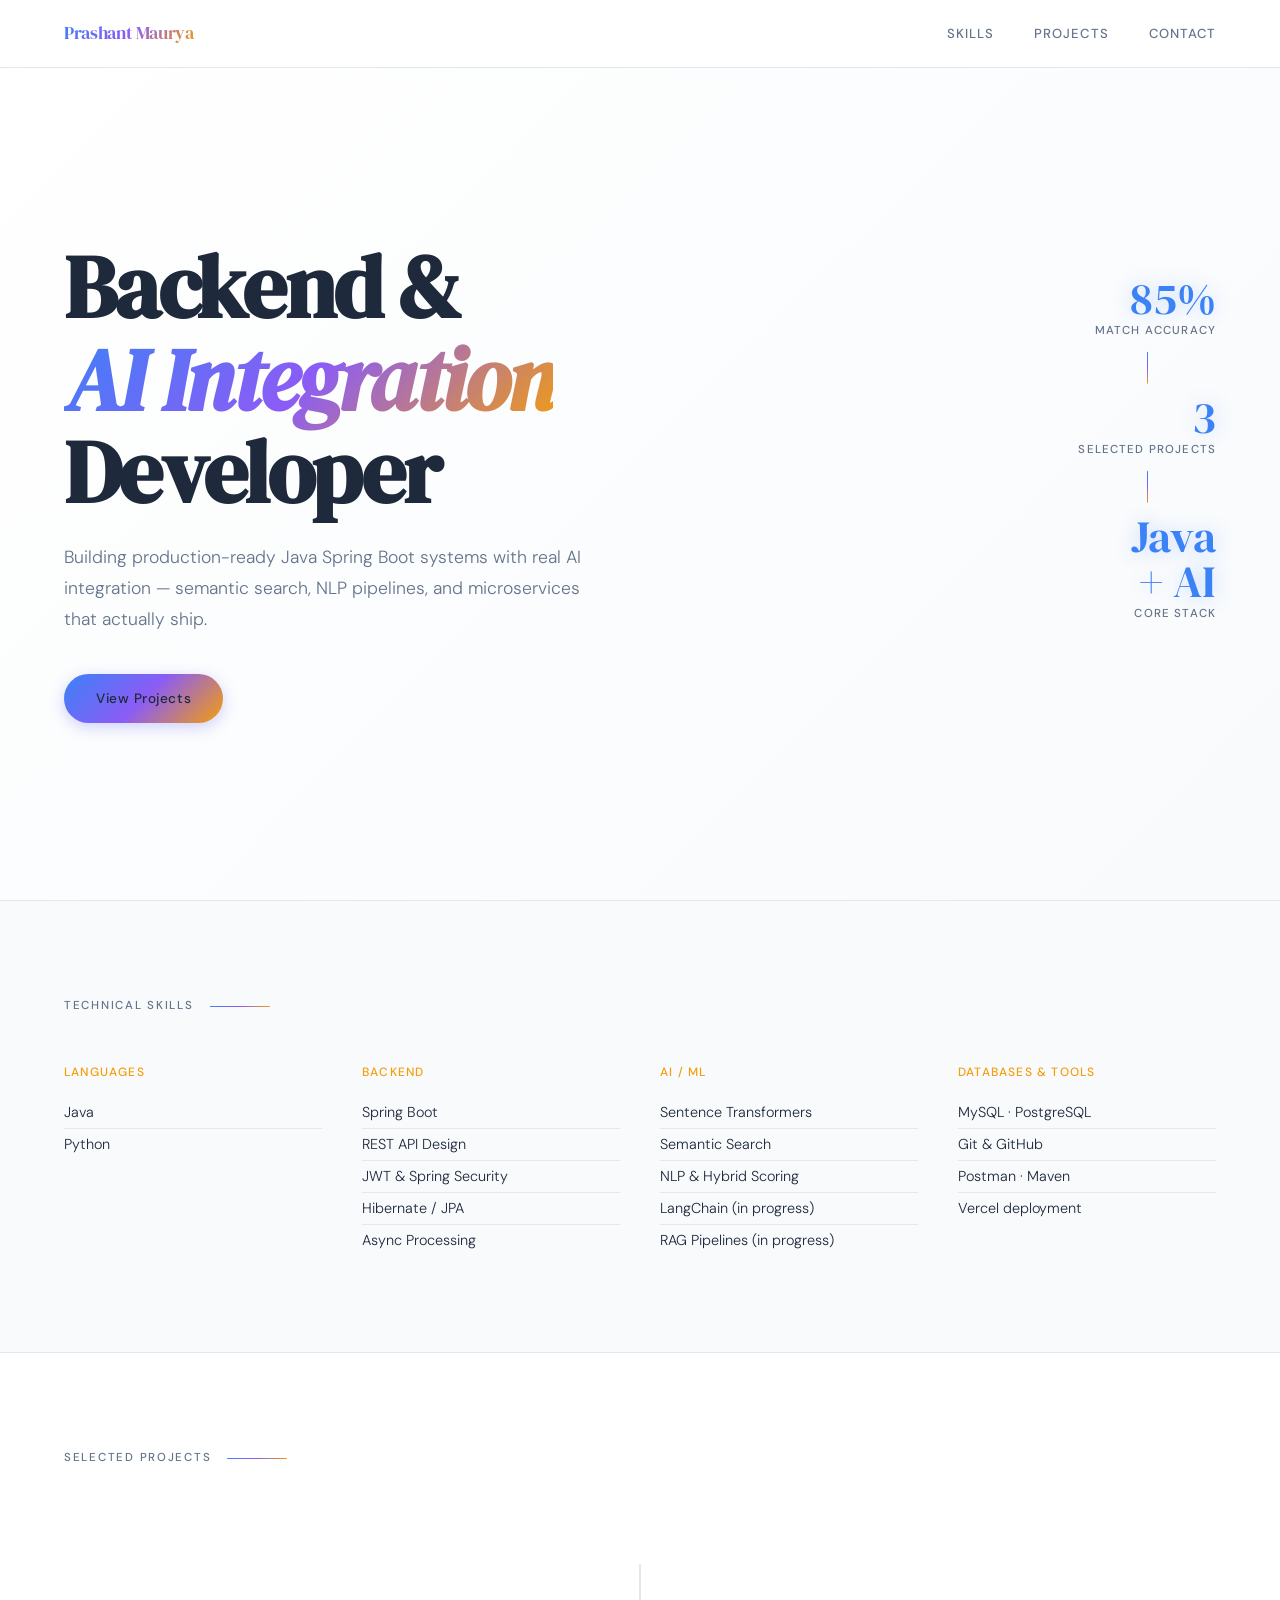
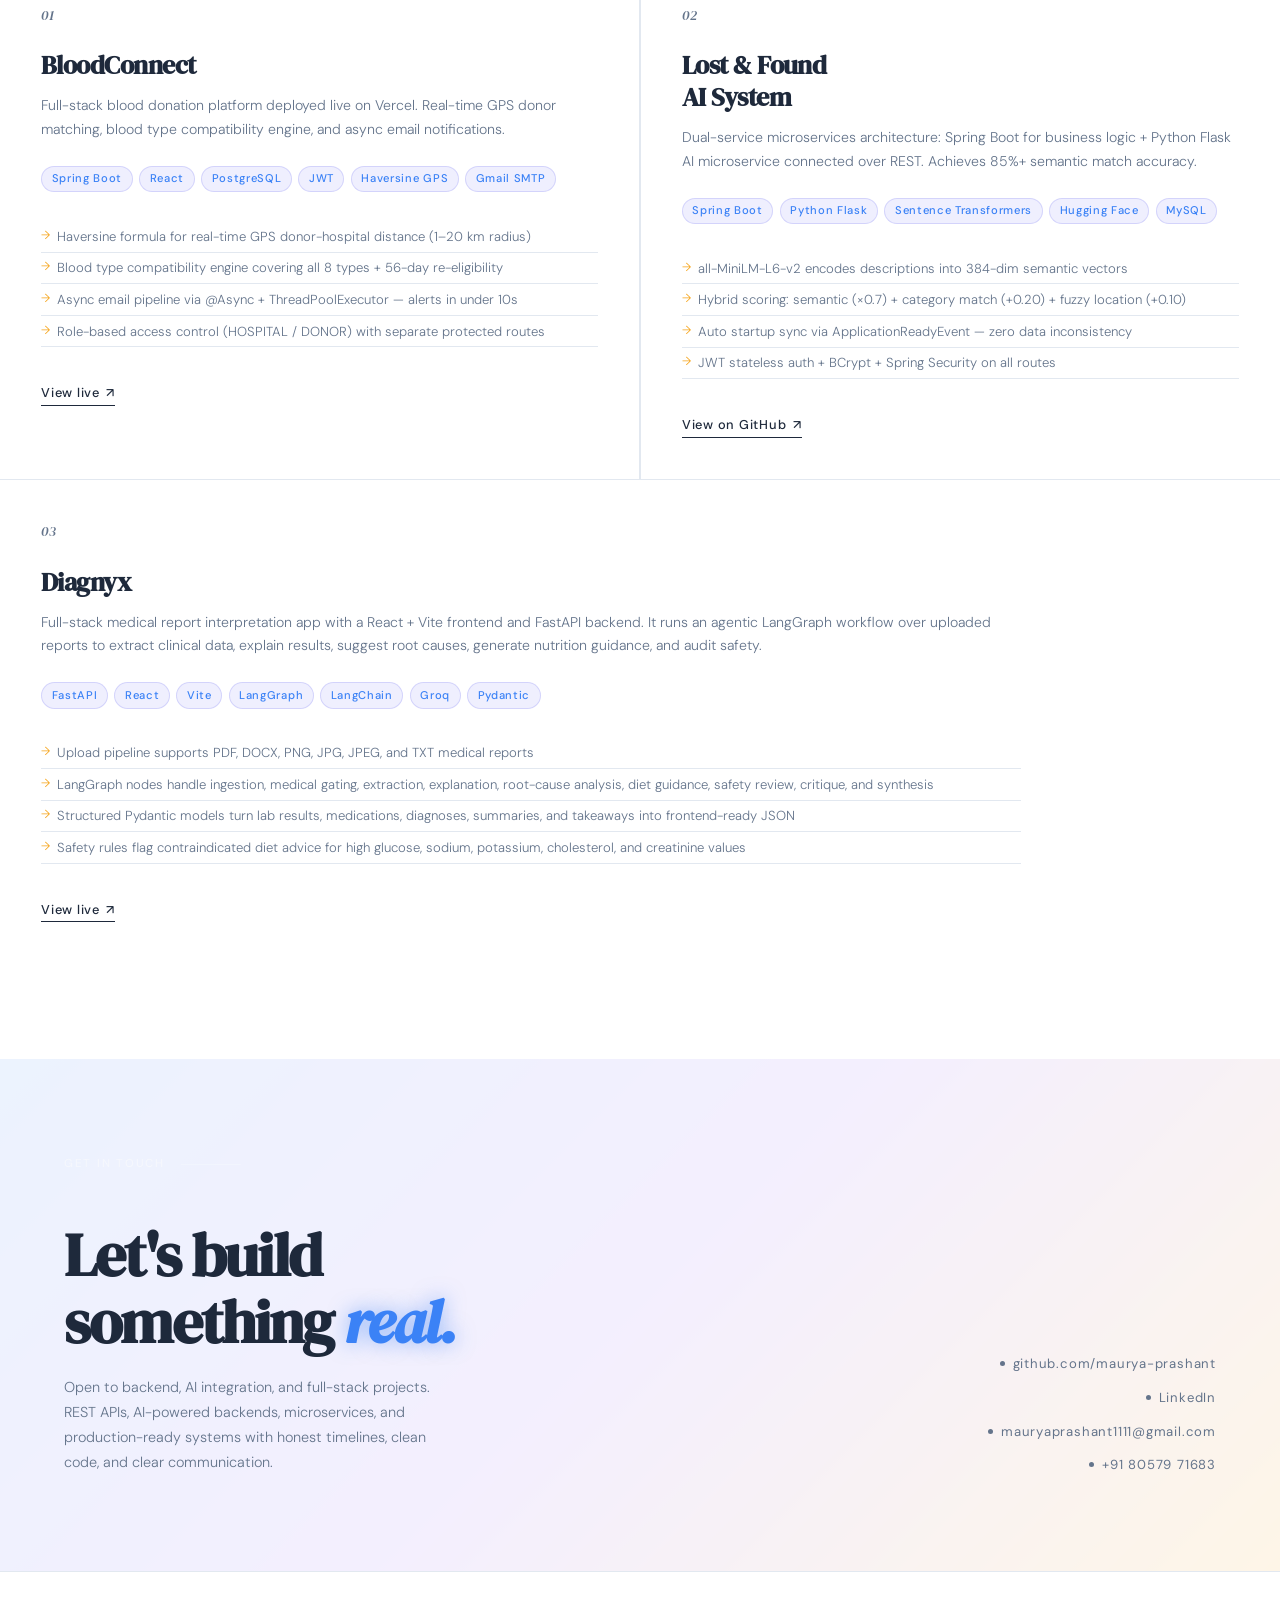
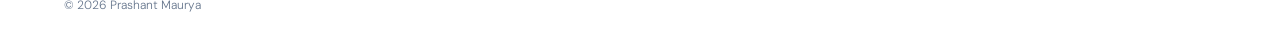
==== index.html @ ca0a69d2 "view link" ====
<!DOCTYPE html>
<html lang="en">
<head>
<meta charset="UTF-8">
<meta name="viewport" content="width=device-width, initial-scale=1.0">
<meta name="description" content="Prashant Maurya - Backend & AI Developer specializing in Java Spring Boot, AI integration, and production-ready applications.">
<meta name="keywords" content="Java Developer, Spring Boot, AI Integration, Backend Developer, Freelance">
<meta name="author" content="Prashant Maurya">
<title>Prashant Maurya — Backend & AI Developer</title>
<link rel="icon" href="favicon.svg" type="image/svg+xml">
<link href="https://fonts.googleapis.com/css2?family=DM+Serif+Display:ital@0;1&family=DM+Sans:wght@300;400;500&display=swap" rel="stylesheet">
<link rel="stylesheet" href="style.css">
</head>
<body>

<!-- NAV -->
<nav>
  <a href="#" class="nav-logo">Prashant Maurya</a>
  <div class="nav-links">
    <a href="#skills">Skills</a>
    <a href="#projects">Projects</a>
    <a href="#contact">Contact</a>
  </div>
</nav>

<!-- HERO -->
<section class="hero">
  <div class="hero-inner">
    <h1>Backend &<br><em>AI Integration</em><br>Developer</h1>
    <p class="hero-sub">Building production-ready Java Spring Boot systems with real AI integration — semantic search, NLP pipelines, and microservices that actually ship.</p>
    <div class="hero-actions">
      <a href="#projects" class="btn-primary">View Projects</a>
    </div>
  </div>
  <div class="hero-line">
    <div class="hero-stat">
      <div class="num">85%</div>
      <div class="label">Match accuracy</div>
    </div>
    <div class="stat-divider"></div>
    <div class="hero-stat">
      <div class="num">3</div>
      <div class="label">Selected projects</div>
    </div>
    <div class="stat-divider"></div>
    <div class="hero-stat">
      <div class="num">Java<br>+&nbsp;AI</div>
      <div class="label">Core stack</div>
    </div>
  </div>
</section>

<!-- SKILLS -->
<section class="skills-section" id="skills">
  <div class="section-label">Technical skills</div>
  <div class="skills-grid reveal">
    <div class="skill-group">
      <h3>Languages</h3>
      <ul>
        <li>Java</li>
        <li>Python</li>
      </ul>
    </div>
    <div class="skill-group">
      <h3>Backend</h3>
      <ul>
        <li>Spring Boot</li>
        <li>REST API Design</li>
        <li>JWT & Spring Security</li>
        <li>Hibernate / JPA</li>
        <li>Async Processing</li>
      </ul>
    </div>
    <div class="skill-group">
      <h3>AI / ML</h3>
      <ul>
        <li>Sentence Transformers</li>
        <li>Semantic Search</li>
        <li>NLP & Hybrid Scoring</li>
        <li>LangChain (in progress)</li>
        <li>RAG Pipelines (in progress)</li>
      </ul>
    </div>
    <div class="skill-group">
      <h3>Databases & Tools</h3>
      <ul>
        <li>MySQL · PostgreSQL</li>
        <li>Git & GitHub</li>
        <li>Postman · Maven</li>
        <li>Vercel deployment</li>
      </ul>
    </div>
  </div>
</section>

<!-- PROJECTS -->
<section id="projects" style="padding: 6rem 0; scroll-margin-top: 70px;">
  <div style="padding: 0 4rem 3rem;">
    <div class="section-label reveal">Selected projects</div>
  </div>
  <div class="projects-grid">

    <!-- Project 1 -->
    <div class="project-card reveal">
      <div class="project-num">01</div>
      <h3>BloodConnect</h3>
      <p>Full-stack blood donation platform deployed live on Vercel. Real-time GPS donor matching, blood type compatibility engine, and async email notifications.</p>
      <div class="project-tags">
        <span class="tag">Spring Boot</span>
        <span class="tag">React</span>
        <span class="tag">PostgreSQL</span>
        <span class="tag">JWT</span>
        <span class="tag">Haversine GPS</span>
        <span class="tag">Gmail SMTP</span>
      </div>
      <ul class="project-highlights">
        <li>Haversine formula for real-time GPS donor-hospital distance (1–20 km radius)</li>
        <li>Blood type compatibility engine covering all 8 types + 56-day re-eligibility</li>
        <li>Async email pipeline via @Async + ThreadPoolExecutor — alerts in under 10s</li>
        <li>Role-based access control (HOSPITAL / DONOR) with separate protected routes</li>
      </ul>
      <a href="https://bloodconnect-app-eight.vercel.app/" target="_blank" class="project-link">
        View live <span class="project-arrow">↗</span>
      </a>
    </div>

    <!-- Project 2 -->
    <div class="project-card reveal">
      <div class="project-num">02</div>
      <h3>Lost & Found<br>AI System</h3>
      <p>Dual-service microservices architecture: Spring Boot for business logic + Python Flask AI microservice connected over REST. Achieves 85%+ semantic match accuracy.</p>
      <div class="project-tags">
        <span class="tag">Spring Boot</span>
        <span class="tag">Python Flask</span>
        <span class="tag">Sentence Transformers</span>
        <span class="tag">Hugging Face</span>
        <span class="tag">MySQL</span>
      </div>
      <ul class="project-highlights">
        <li>all-MiniLM-L6-v2 encodes descriptions into 384-dim semantic vectors</li>
        <li>Hybrid scoring: semantic (×0.7) + category match (+0.20) + fuzzy location (+0.10)</li>
        <li>Auto startup sync via ApplicationReadyEvent — zero data inconsistency</li>
        <li>JWT stateless auth + BCrypt + Spring Security on all routes</li>
      </ul>
      <a href="https://github.com/maurya-prashant" target="_blank" class="project-link">
        View on GitHub <span class="project-arrow">↗</span>
      </a>
    </div>

    <!-- Project 3 -->
    <div class="project-card project-card-wide reveal">
      <div class="project-num">03</div>
      <h3>Diagnyx</h3>
      <p>Full-stack medical report interpretation app with a React + Vite frontend and FastAPI backend. It runs an agentic LangGraph workflow over uploaded reports to extract clinical data, explain results, suggest root causes, generate nutrition guidance, and audit safety.</p>
      <div class="project-tags">
        <span class="tag">FastAPI</span>
        <span class="tag">React</span>
        <span class="tag">Vite</span>
        <span class="tag">LangGraph</span>
        <span class="tag">LangChain</span>
        <span class="tag">Groq</span>
        <span class="tag">Pydantic</span>
      </div>
      <ul class="project-highlights">
        <li>Upload pipeline supports PDF, DOCX, PNG, JPG, JPEG, and TXT medical reports</li>
        <li>LangGraph nodes handle ingestion, medical gating, extraction, explanation, root-cause analysis, diet guidance, safety review, critique, and synthesis</li>
        <li>Structured Pydantic models turn lab results, medications, diagnoses, summaries, and takeaways into frontend-ready JSON</li>
        <li>Safety rules flag contraindicated diet advice for high glucose, sodium, potassium, cholesterol, and creatinine values</li>
      </ul>
      <a href="https://diagynx.netlify.app/" target="_blank" class="project-link">
        View live <span class="project-arrow">↗</span>
      </a>
    </div>

  </div>
</section>

<!-- CONTACT -->
<section class="contact-section" id="contact">
  <div class="section-label reveal">Get in touch</div>
  <div class="contact-inner">
    <div class="contact-left reveal">
      <h2>Let's build<br>something <em>real.</em></h2>
      <p>Open to backend, AI integration, and full-stack projects. REST APIs, AI-powered backends, microservices, and production-ready systems with honest timelines, clean code, and clear communication.</p>
    </div>
    <div class="contact-links reveal">
      <a href="https://github.com/maurya-prashant" target="_blank" class="contact-link">
        <span class="cl-dot"></span> github.com/maurya-prashant
      </a>
      <a href="https://www.linkedin.com/in/prashant-maurya-986645331/" target="_blank" class="contact-link">
        <span class="cl-dot"></span> LinkedIn
      </a>
      <a href="mailto:mauryaprashant1111@gmail.com" target="_blank" class="contact-link">
        <span class="cl-dot"></span> mauryaprashant1111@gmail.com
      </a>
      <a href="tel:+918057971683" class="contact-link">
        <span class="cl-dot"></span> +91 80579 71683
      </a>
    </div>
  </div>
</section>

<footer>
  <p>© 2026 Prashant Maurya</p>
</footer>

<script src="script.js"></script>

</body>
</html>
---- style.css ----
*, *::before, *::after { box-sizing: border-box; margin: 0; padding: 0; }

  :root {
    --primary: #3b82f6; /* Bright blue */
    --secondary: #8b5cf6; /* Purple */
    --accent: #f59e0b; /* Amber */
    --bg: #ffffff; /* White */
    --bg-light: #f8fafc; /* Light gray */
    --text: #1e293b; /* Dark slate */
    --text-muted: #64748b; /* Muted gray */
    --border: #e2e8f0; /* Light border */
    --gradient: linear-gradient(135deg, #3b82f6, #8b5cf6, #f59e0b);
  }

  html { scroll-behavior: smooth; }

  body {
    font-family: 'DM Sans', sans-serif;
    background: var(--bg);
    color: var(--text);
    font-size: 16px;
    line-height: 1.6;
    overflow-x: hidden;
  }

  /* NAV */
  nav {
    position: fixed; top: 0; left: 0; right: 0;
    z-index: 100;
    display: flex; justify-content: space-between; align-items: center;
    padding: 1.2rem 4rem;
    background: rgba(255, 255, 255, 0.95);
    backdrop-filter: blur(20px);
    border-bottom: 1px solid var(--border);
  }
  .nav-logo {
    font-family: 'DM Serif Display', serif;
    font-size: 1.1rem;
    color: var(--text);
    text-decoration: none;
    letter-spacing: -0.02em;
    background: var(--gradient);
    -webkit-background-clip: text;
    -webkit-text-fill-color: transparent;
    background-clip: text;
    display: flex;
    align-items: center;
    gap: 0.5rem;
  }
  .logo-svg {
    flex-shrink: 0;
  }
  .nav-links { display: flex; gap: 2.5rem; }
  .nav-links a {
    font-size: 0.82rem;
    font-weight: 500;
    letter-spacing: 0.08em;
    text-transform: uppercase;
    color: var(--text-muted);
    text-decoration: none;
    transition: all 0.3s ease;
    position: relative;
  }
  .nav-links a::after {
    content: '';
    position: absolute;
    bottom: -5px;
    left: 0;
    width: 0;
    height: 2px;
    background: var(--gradient);
    transition: width 0.3s ease;
  }
  .nav-links a:hover { color: var(--primary); }
  .nav-links a:hover::after { width: 100%; }

  /* HERO */
  .hero {
    min-height: 100vh;
    display: flex; align-items: center;
    padding: 8rem 4rem 4rem;
    position: relative;
    background: linear-gradient(135deg, var(--bg) 0%, var(--bg-light) 100%);
  }
  .hero-inner { max-width: 860px; }
  .hero-tag {
    display: inline-block;
    font-size: 0.78rem;
    font-weight: 500;
    letter-spacing: 0.12em;
    text-transform: uppercase;
    color: var(--accent);
    background: rgba(245, 158, 11, 0.1);
    padding: 0.3rem 0.9rem;
    border-radius: 20px;
    margin-bottom: 2rem;
    opacity: 0;
    animation: fadeUp 0.6s 0.2s forwards;
    border: 1px solid rgba(245, 158, 11, 0.2);
  }
  .hero h1 {
    font-family: 'DM Serif Display', serif;
    font-size: clamp(3rem, 7vw, 5.5rem);
    line-height: 1.05;
    letter-spacing: -0.03em;
    color: var(--text);
    margin-bottom: 1.5rem;
    opacity: 0;
    animation: fadeUp 0.7s 0.35s forwards;
  }
  .hero h1 em {
    font-style: italic;
    background: var(--gradient);
    -webkit-background-clip: text;
    -webkit-text-fill-color: transparent;
    background-clip: text;
  }
  .hero-sub {
    font-size: 1.1rem;
    font-weight: 300;
    color: var(--text-muted);
    max-width: 540px;
    line-height: 1.75;
    margin-bottom: 2.5rem;
    opacity: 0;
    animation: fadeUp 0.7s 0.5s forwards;
  }
  .hero-actions {
    display: flex; gap: 1rem; flex-wrap: wrap;
    opacity: 0;
    animation: fadeUp 0.7s 0.65s forwards;
  }
  .btn-primary {
    display: inline-block;
    background: var(--gradient);
    color: var(--text);
    padding: 0.85rem 2rem;
    font-size: 0.85rem;
    font-weight: 500;
    letter-spacing: 0.04em;
    text-decoration: none;
    border-radius: 25px;
    transition: all 0.3s ease;
    box-shadow: 0 4px 15px rgba(99, 102, 241, 0.3);
  }
  .btn-primary:hover { 
    transform: translateY(-2px); 
    box-shadow: 0 8px 25px rgba(99, 102, 241, 0.4);
  }
  .btn-secondary {
    display: inline-block;
    border: 1.5px solid var(--border);
    color: var(--text);
    padding: 0.85rem 2rem;
    font-size: 0.85rem;
    font-weight: 500;
    letter-spacing: 0.04em;
    text-decoration: none;
    border-radius: 25px;
    transition: all 0.3s ease;
  }
  .btn-secondary:hover { 
    border-color: var(--accent); 
    color: var(--accent); 
    transform: translateY(-2px);
    box-shadow: 0 4px 15px rgba(245, 158, 11, 0.2);
  }

  .hero-line {
    position: absolute; right: 4rem; top: 50%;
    transform: translateY(-50%);
    display: flex; flex-direction: column; gap: 0.5rem; align-items: flex-end;
    opacity: 0;
    animation: fadeIn 1s 1s forwards;
  }
  .hero-stat { text-align: right; }
  .hero-stat .num {
    font-family: 'DM Serif Display', serif;
    font-size: 2.8rem;
    color: var(--primary);
    line-height: 1;
    text-shadow: 0 0 20px rgba(59, 130, 246, 0.3);
  }
  .hero-stat .label {
    font-size: 0.72rem;
    font-weight: 500;
    letter-spacing: 0.1em;
    text-transform: uppercase;
    color: var(--text-muted);
  }
  .stat-divider { 
    width: 1px; 
    height: 2rem; 
    background: var(--gradient); 
    margin: 0.25rem auto; 
    border-radius: 1px;
  }

  /* SECTIONS */
  section { padding: 6rem 4rem; scroll-margin-top: 70px; }
  .section-label {
    font-size: 0.72rem;
    font-weight: 500;
    letter-spacing: 0.15em;
    text-transform: uppercase;
    color: var(--text-muted);
    margin-bottom: 3rem;
    display: flex; align-items: center; gap: 1rem;
  }
  .section-label::after {
    content: '';
    flex: 1;
    max-width: 60px;
    height: 1px;
    background: var(--gradient);
    border-radius: 1px;
  }

  /* SKILLS */
  .skills-section { 
    background: var(--bg-light); 
    border-top: 1px solid var(--border); 
    border-bottom: 1px solid var(--border); 
  }
  .skills-grid {
    display: grid;
    grid-template-columns: repeat(auto-fit, minmax(200px, 1fr));
    gap: 2.5rem;
  }
  .skill-group h3 {
    font-size: 0.75rem;
    font-weight: 500;
    letter-spacing: 0.1em;
    text-transform: uppercase;
    color: var(--accent);
    margin-bottom: 0.9rem;
  }
  .skill-group ul { list-style: none; }
  .skill-group ul li {
    font-size: 0.9rem;
    font-weight: 300;
    color: var(--text);
    padding: 0.25rem 0;
    border-bottom: 1px solid var(--border);
    transition: all 0.3s ease;
  }
  .skill-group ul li:hover {
    color: var(--primary);
    border-bottom-color: var(--primary);
    transform: translateX(5px);
  }
  .skill-group ul li:last-child { border-bottom: none; }

  /* PROJECTS */
  .projects-grid { 
    display: grid; 
    grid-template-columns: 1fr 1fr; 
    gap: 1.5px; 
    background: var(--border); 
  }
  .project-card {
    background: var(--bg);
    padding: 2.5rem;
    position: relative;
    overflow: hidden;
    transition: all 0.4s ease;
    border: 1px solid transparent;
  }
  .project-card:hover { 
    background: var(--bg-light); 
    border-color: var(--primary);
    transform: translateY(-5px);
    box-shadow: 0 10px 30px rgba(99, 102, 241, 0.2);
  }
  .project-card-wide {
    grid-column: 1 / -1;
  }
  .project-card-wide p,
  .project-card-wide .project-highlights {
    max-width: 980px;
  }
  .project-card:hover .project-arrow { transform: translate(6px, -6px); }
  .project-num {
    font-family: 'DM Serif Display', serif;
    font-size: 0.85rem;
    color: var(--text-muted);
    margin-bottom: 1.5rem;
    font-style: italic;
  }
  .project-card h3 {
    font-family: 'DM Serif Display', serif;
    font-size: 1.65rem;
    letter-spacing: -0.02em;
    line-height: 1.2;
    margin-bottom: 0.75rem;
    color: var(--text);
  }
  .project-card p {
    font-size: 0.88rem;
    font-weight: 300;
    color: var(--text-muted);
    line-height: 1.7;
    margin-bottom: 1.5rem;
  }
  .project-tags { display: flex; flex-wrap: wrap; gap: 0.4rem; margin-bottom: 1.8rem; }
  .tag {
    font-size: 0.7rem;
    font-weight: 500;
    letter-spacing: 0.06em;
    padding: 0.2rem 0.6rem;
    background: rgba(99, 102, 241, 0.1);
    color: var(--primary);
    border-radius: 15px;
    border: 1px solid rgba(99, 102, 241, 0.2);
  }
  .project-highlights { list-style: none; margin-bottom: 2rem; }
  .project-highlights li {
    font-size: 0.82rem;
    font-weight: 300;
    color: var(--text-muted);
    padding: 0.3rem 0;
    padding-left: 1rem;
    position: relative;
    border-bottom: 1px solid var(--border);
    transition: all 0.3s ease;
  }
  .project-highlights li:hover {
    color: var(--text);
    border-bottom-color: var(--accent);
    padding-left: 1.5rem;
  }
  .project-highlights li::before {
    content: '→';
    position: absolute; left: 0;
    color: var(--accent);
    font-size: 0.75rem;
    transition: transform 0.3s ease;
  }
  .project-highlights li:hover::before { transform: scale(1.2); }
  .project-link {
    display: inline-flex; align-items: center; gap: 0.4rem;
    font-size: 0.8rem;
    font-weight: 500;
    letter-spacing: 0.06em;
    text-decoration: none;
    color: var(--text);
    border-bottom: 1px solid var(--text);
    padding-bottom: 1px;
    transition: all 0.3s ease;
  }
  .project-link:hover { 
    color: var(--accent); 
    border-color: var(--accent);
    transform: translateX(5px);
  }
  .project-arrow { 
    display: inline-block; 
    transition: all 0.3s ease;
  }

  /* CONTACT */
  .contact-section { 
    background: var(--gradient); 
    color: var(--text); 
    position: relative;
  }
  .contact-section::before {
    content: '';
    position: absolute;
    top: 0; left: 0; right: 0; bottom: 0;
    background: rgba(255, 255, 255, 0.9);
    z-index: 1;
  }
  .contact-section > * { position: relative; z-index: 2; }
  .contact-section .section-label { color: rgba(248, 250, 252, 0.7); }
  .contact-section .section-label::after { background: rgba(248, 250, 252, 0.3); }
  .contact-inner {
    display: flex; justify-content: space-between; align-items: flex-end;
    gap: 3rem; flex-wrap: wrap;
  }
  .contact-left h2 {
    font-family: 'DM Serif Display', serif;
    font-size: clamp(2rem, 5vw, 3.8rem);
    letter-spacing: -0.03em;
    line-height: 1.1;
    margin-bottom: 1.2rem;
    color: var(--text);
  }
  .contact-left h2 em { 
    font-style: italic; 
    color: var(--primary);
    text-shadow: 0 0 20px rgba(59, 130, 246, 0.5);
  }
  .contact-left p {
    font-size: 0.9rem;
    font-weight: 300;
    color: var(--text-muted);
    max-width: 380px;
    line-height: 1.75;
  }
  .contact-links { display: flex; flex-direction: column; gap: 0.8rem; align-items: flex-end; }
  .contact-link {
    font-size: 0.82rem;
    font-weight: 400;
    letter-spacing: 0.06em;
    color: var(--text-muted);
    text-decoration: none;
    transition: all 0.3s ease;
    display: flex; align-items: center; gap: 0.5rem;
  }
  .contact-link:hover { 
    color: var(--primary); 
    transform: translateX(-5px);
  }
  .contact-link .cl-dot {
    width: 5px; height: 5px;
    border-radius: 50%;
    background: var(--text-muted);
    transition: all 0.3s ease;
  }
  .contact-link:hover .cl-dot { 
    background: var(--primary); 
    transform: scale(1.5);
  }

  footer {
    background: var(--bg);
    padding: 1.5rem 4rem;
    border-top: 1px solid var(--border);
    display: flex; justify-content: space-between; align-items: center;
  }
  footer p { 
    font-size: 0.75rem; 
    color: var(--text-muted); 
    font-weight: 300; 
  }

  /* ANIMATIONS */
  @keyframes fadeUp {
    from { opacity: 0; transform: translateY(30px); }
    to { opacity: 1; transform: translateY(0); }
  }
  @keyframes fadeIn {
    from { opacity: 0; }
    to { opacity: 1; }
  }
  @keyframes slideIn {
    from { opacity: 0; transform: translateX(-30px); }
    to { opacity: 1; transform: translateX(0); }
  }

  .reveal {
    opacity: 0;
    transform: translateY(30px);
    transition: opacity 0.8s cubic-bezier(0.25, 0.46, 0.45, 0.94), transform 0.8s cubic-bezier(0.25, 0.46, 0.45, 0.94);
  }
  .reveal.visible { 
    opacity: 1; 
    transform: translateY(0); 
  }
  .reveal.slide-in {
    transform: translateX(-30px);
  }
  .reveal.slide-in.visible {
    transform: translateX(0);
  }

  /* RESPONSIVE */
  /* Large tablets and small laptops */
  @media (max-width: 1200px) {
    nav { padding: 1.2rem 3rem; }
    .hero { padding: 8rem 3rem 4rem; }
    section { padding: 5rem 3rem; }
    .hero-stat .num { font-size: 2.5rem; }
    .contact-inner { gap: 2rem; }
  }

  /* Tablets */
  @media (max-width: 900px) {
    nav { padding: 1.2rem 2rem; }
    .nav-links { gap: 1.5rem; }
    .hero { padding: 8rem 2rem 4rem; }
    .hero-line { display: none; }
    .hero-inner { max-width: 100%; }
    .hero-sub { max-width: 100%; }
    section { padding: 4rem 2rem; scroll-margin-top: 60px; }
    .skills-grid { grid-template-columns: repeat(auto-fit, minmax(150px, 1fr)); gap: 2rem; }
    .projects-grid { grid-template-columns: 1fr; }
    .project-card-wide { grid-column: auto; }
    .project-card { padding: 2rem; }
    .contact-inner { flex-direction: column; align-items: flex-start; gap: 2rem; }
    .contact-links { align-items: flex-start; }
    footer { padding: 1.5rem 2rem; flex-direction: column; gap: 0.5rem; align-items: flex-start; }
  }

  /* Small tablets and large mobiles */
  @media (max-width: 768px) {
    .hero { padding: 6rem 1.5rem 3rem; min-height: auto; }
    .hero h1 { font-size: clamp(2.5rem, 8vw, 4rem); }
    .hero-sub { font-size: 1rem; margin-bottom: 2rem; }
    .hero-actions { gap: 0.8rem; }
    .btn-primary, .btn-secondary { padding: 0.75rem 1.5rem; font-size: 0.8rem; }
    section { padding: 3rem 1.5rem; scroll-margin-top: 55px; }
    .section-label { margin-bottom: 2rem; }
    .skills-grid { gap: 1.5rem; }
    .skill-group h3 { font-size: 0.7rem; }
    .skill-group ul li { font-size: 0.85rem; }
    .project-card { padding: 1.5rem; }
    .project-card h3 { font-size: 1.4rem; }
    .project-card p { font-size: 0.85rem; }
    .project-highlights li { font-size: 0.75rem; }
    .contact-left h2 { font-size: clamp(1.8rem, 6vw, 3rem); }
    .contact-left p { font-size: 0.85rem; max-width: 100%; }
    .contact-link { font-size: 0.75rem; }
  }

  /* Mobiles */
  @media (max-width: 600px) {
    nav { padding: 1rem 1rem; }
    .nav-logo { font-size: 1rem; }
    .logo-svg { width: 30px; height: 30px; }
    .nav-links { display: none; }
    .hero { padding: 5rem 1rem 2rem; min-height: auto; }
    .hero h1 { font-size: 2.5rem; line-height: 1.1; }
    .hero-sub { font-size: 0.95rem; margin-bottom: 1.5rem; }
    .hero-actions { flex-direction: column; align-items: flex-start; gap: 0.5rem; }
    .btn-primary, .btn-secondary { width: 100%; text-align: center; padding: 0.8rem; }
    section { padding: 2.5rem 1rem; scroll-margin-top: 50px; }
    .section-label { font-size: 0.65rem; margin-bottom: 1.5rem; }
    .skills-grid { grid-template-columns: 1fr; gap: 1rem; }
    .skill-group { text-align: center; }
    .skill-group h3 { margin-bottom: 0.5rem; }
    .project-card { padding: 1.2rem; }
    .project-num { font-size: 0.75rem; }
    .project-card h3 { font-size: 1.2rem; }
    .project-card p { font-size: 0.8rem; }
    .project-tags { gap: 0.3rem; }
    .tag { font-size: 0.65rem; padding: 0.15rem 0.5rem; }
    .project-highlights { margin-bottom: 1.5rem; }
    .project-highlights li { font-size: 0.7rem; padding-left: 0.8rem; }
    .project-highlights li::before { font-size: 0.65rem; }
    .project-link { font-size: 0.7rem; }
    .contact-left h2 { font-size: 2.2rem; }
    .contact-left p { font-size: 0.8rem; }
    .contact-links { gap: 0.6rem; }
    .contact-link { font-size: 0.7rem; }
    footer { padding: 1rem 1rem; font-size: 0.7rem; }
  }

  /* Small mobiles */
  @media (max-width: 480px) {
    .hero h1 { font-size: 2.2rem; }
    .hero-sub { font-size: 0.9rem; }
    .hero-tag { font-size: 0.7rem; padding: 0.25rem 0.7rem; }
    section { padding: 2rem 1rem; scroll-margin-top: 45px; }
    .project-card h3 { font-size: 1.1rem; }
    .contact-left h2 { font-size: 2rem; }
  }
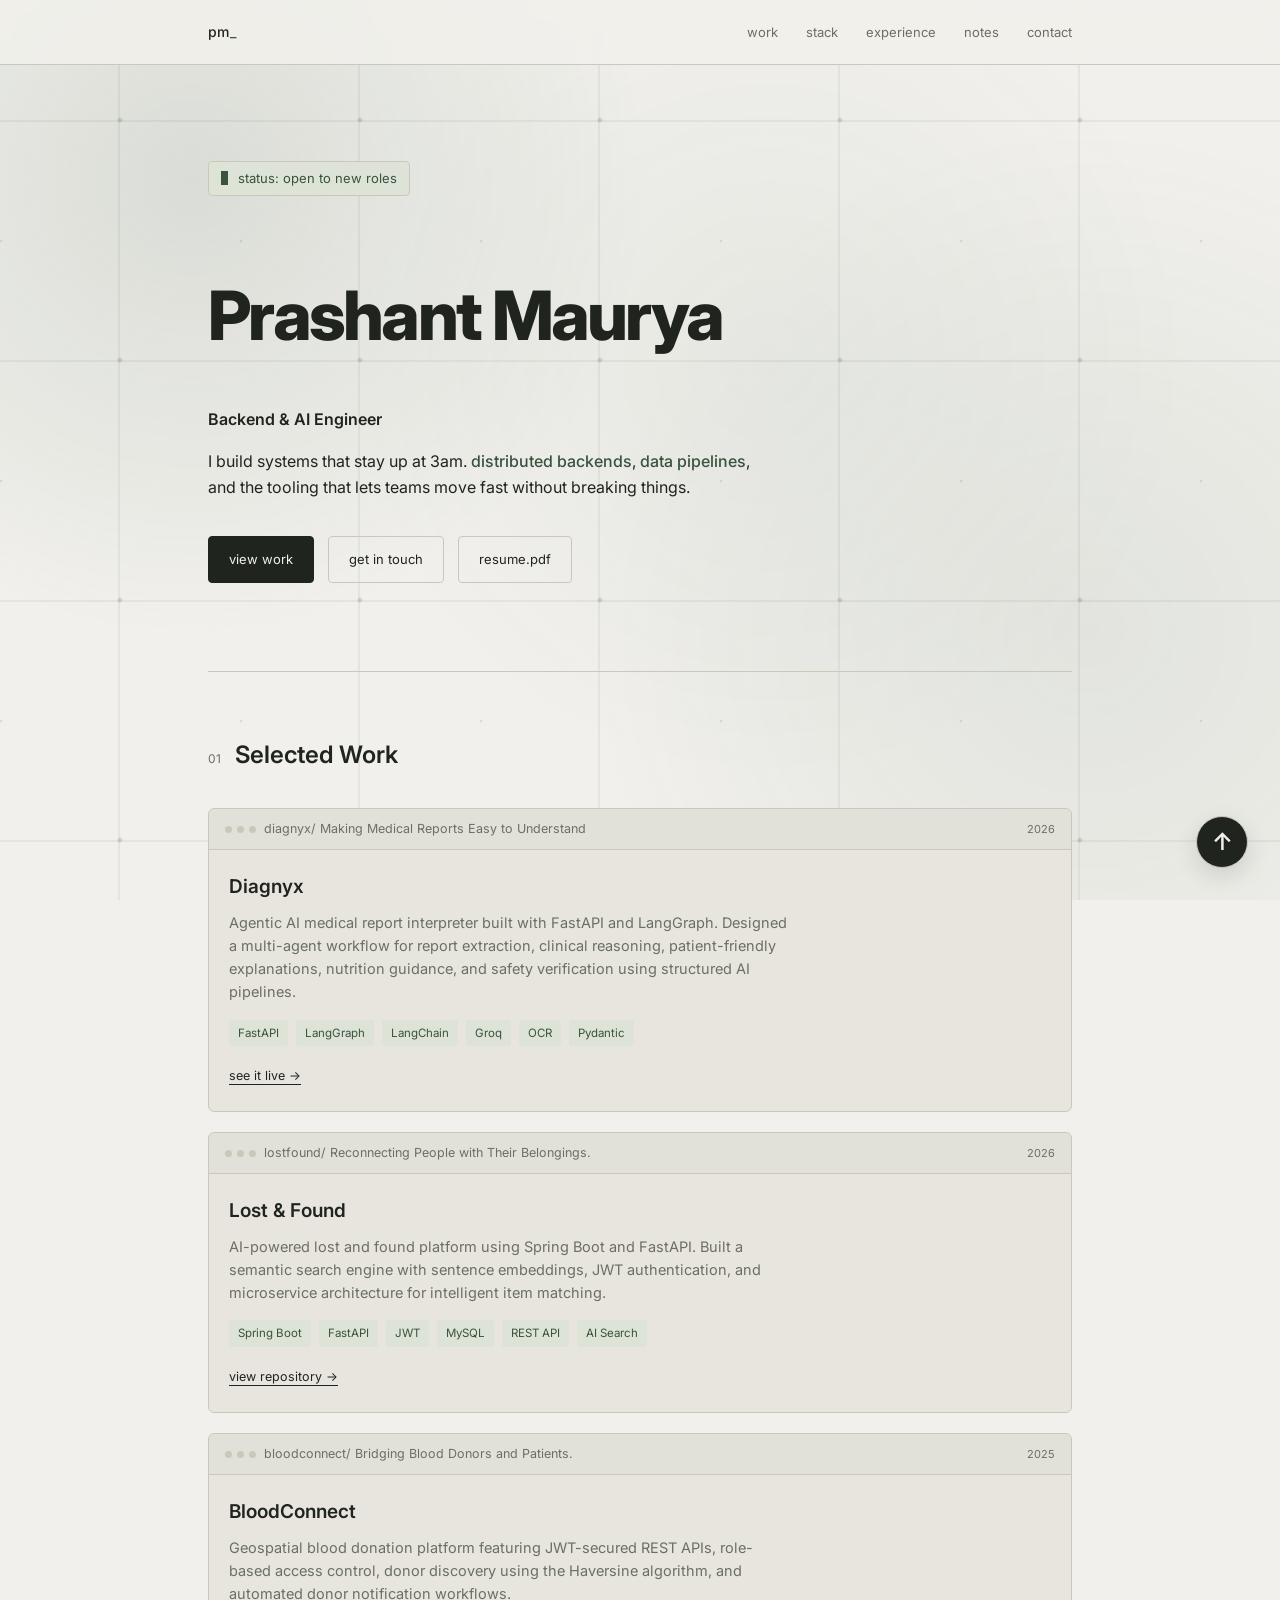
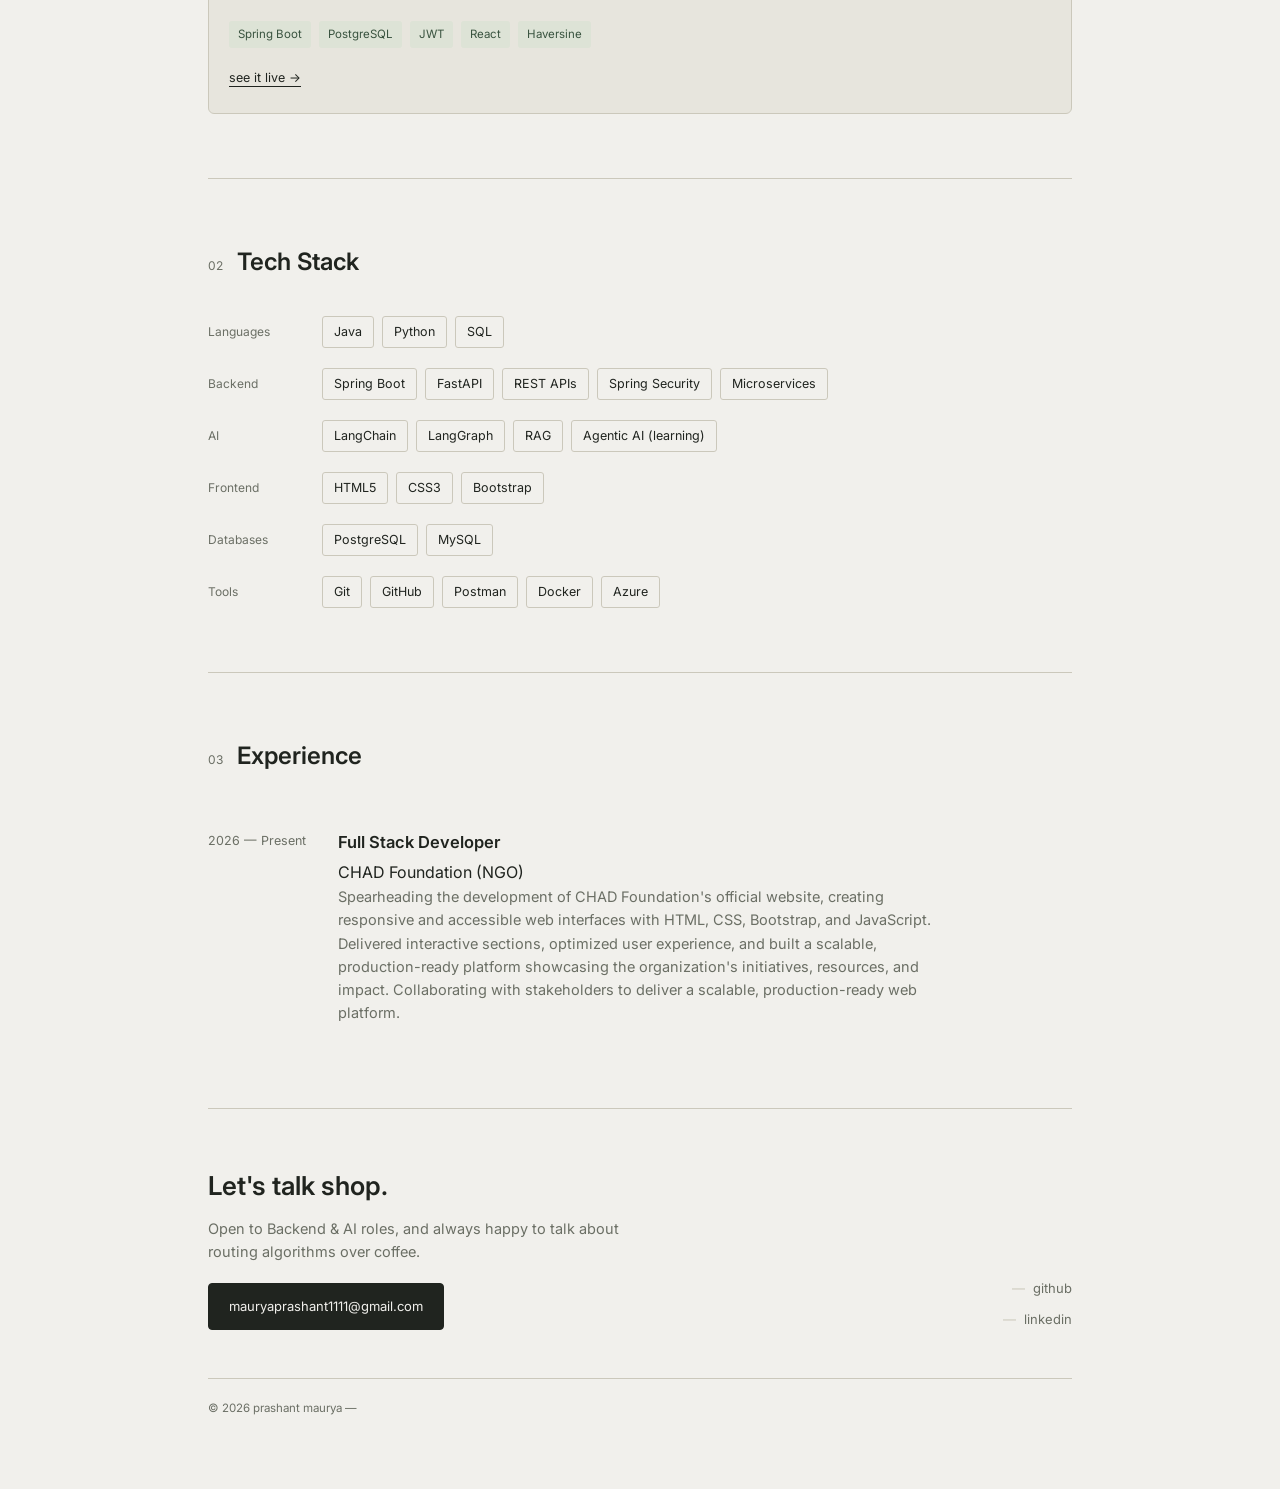
==== commit 618f81e6: "new profile" ====
--- a/index.html
+++ b/index.html
@@ -3,208 +3,288 @@
 <head>
 <meta charset="UTF-8">
 <meta name="viewport" content="width=device-width, initial-scale=1.0">
-<meta name="description" content="Prashant Maurya - Backend & AI Developer specializing in Java Spring Boot, AI integration, and production-ready applications.">
-<meta name="keywords" content="Java Developer, Spring Boot, AI Integration, Backend Developer, Freelance">
-<meta name="author" content="Prashant Maurya">
-<title>Prashant Maurya — Backend & AI Developer</title>
-<link rel="icon" href="favicon.svg" type="image/svg+xml">
-<link href="https://fonts.googleapis.com/css2?family=DM+Serif+Display:ital@0;1&family=DM+Sans:wght@300;400;500&display=swap" rel="stylesheet">
-<link rel="stylesheet" href="style.css">
+<title>Prashant Maurya — Backend & AI Engineer</title>
+<link rel="icon" type="image/png" href="./data/logo.png">
+<link rel="preconnect" href="https://fonts.googleapis.com">
+<link rel="preconnect" href="https://fonts.gstatic.com" crossorigin>
+<link href="https://fonts.googleapis.com/css2?family=Inter:wght@400;500;600;700;800&family=JetBrains+Mono:wght@400;500&display=swap" rel="stylesheet">
+<link rel="stylesheet" href="styles.css">
 </head>
 <body>
 
-<!-- NAV -->
-<nav>
-  <a href="#" class="nav-logo">Prashant Maurya</a>
-  <div class="nav-links">
-    <a href="#skills">Skills</a>
-    <a href="#projects">Projects</a>
-    <a href="#contact">Contact</a>
-  </div>
-</nav>
-
-<!-- HERO -->
-<section class="hero">
-  <div class="hero-inner">
-    <h1>Backend &<br><em>AI Integration</em><br>Developer</h1>
-    <p class="hero-sub">Building production-ready Java Spring Boot systems with real AI integration — semantic search, NLP pipelines, and microservices that actually ship.</p>
-    <div class="hero-actions">
-      <a href="#projects" class="btn-primary">View Projects</a>
-    </div>
-  </div>
-  <div class="hero-line">
-    <div class="hero-stat">
-      <div class="num">85%</div>
-      <div class="label">Match accuracy</div>
-    </div>
-    <div class="stat-divider"></div>
-    <div class="hero-stat">
-      <div class="num">3</div>
-      <div class="label">Selected projects</div>
-    </div>
-    <div class="stat-divider"></div>
-    <div class="hero-stat">
-      <div class="num">Java<br>+&nbsp;AI</div>
-      <div class="label">Core stack</div>
-    </div>
+<header>
+  <nav class="wrap">
+    <div class="logo">pm<span style="color:var(--accent)">_</span></div>
+    <div class="navlinks">
+      <a href="index.html#work">work</a>
+      <a href="index.html#stack">stack</a>
+      <a href="index.html#experience">experience</a>
+      <a href="notes.html">notes</a>
+      <a href="index.html#contact">contact</a>
+    </div>
+  </nav>
+</header>
+
+<main class="wrap">
+
+  <section class="hero" style="border-top:none; padding-top:96px;">
+    <div class="eyebrow"><span class="cursor"></span>status: open to new roles</div>
+    <h1 class="name">Prashant Maurya</h1>
+    <p class="role">Backend &amp; AI Engineer</p>
+    <p class="bio">I build systems that stay up at 3am.  <strong>distributed backends</strong>, <strong>data pipelines</strong>, and the tooling that lets teams move fast without breaking things.</p>
+    <div class="cta-row">
+      <a class="btn primary" href="#work">view work</a>
+      <a class="btn" href="#contact">get in touch</a>
+      <a class="btn" href="data/prashant.pdf">resume.pdf</a>
+    </div>
+  </section>
+
+
+  <!-- projects -->
+
+  <section id="work">
+  <div class="sec-head">
+    <span class="sec-tag">01</span>
+    <h2>Selected Work</h2>
+  </div>
+
+  <div class="projects">
+
+    <!-- DIAGNYX -->
+    <article class="card" tabindex="0">
+      <div class="card-bar">
+        <div class="card-file">
+          <span class="dots">
+            <span></span><span></span><span></span>
+          </span>
+          diagnyx/ Making Medical Reports Easy to Understand
+        </div>
+        <span style="font-family:var(--mono); font-size:11px; color:var(--muted);">
+          2026
+        </span>
+      </div>
+
+      <div class="card-body">
+        <h3>Diagnyx</h3>
+        <p>
+          Agentic AI medical report interpreter built with FastAPI and
+          LangGraph. Designed a multi-agent workflow for report extraction,
+          clinical reasoning, patient-friendly explanations, nutrition guidance,
+          and safety verification using structured AI pipelines.
+        </p>
+
+        <div class="tags">
+          <span class="tag">FastAPI</span>
+          <span class="tag">LangGraph</span>
+          <span class="tag">LangChain</span>
+          <span class="tag">Groq</span>
+          <span class="tag">OCR</span>
+          <span class="tag">Pydantic</span>
+        </div>
+
+        <a class="card-link" href="https://diagynx.netlify.app/" target="_blank">
+          see it live →
+        </a>
+      </div>
+    </article>
+
+
+    <!-- LOST & FOUND -->
+    <article class="card" tabindex="0">
+      <div class="card-bar">
+        <div class="card-file">
+          <span class="dots">
+            <span></span><span></span><span></span>
+          </span>
+          lostfound/ Reconnecting People with Their Belongings.
+        </div>
+        <span style="font-family:var(--mono); font-size:11px; color:var(--muted);">
+          2026
+        </span>
+      </div>
+
+      <div class="card-body">
+        <h3>Lost & Found</h3>
+        <p>
+          AI-powered lost and found platform using Spring Boot and FastAPI.
+          Built a semantic search engine with sentence embeddings, JWT
+          authentication, and microservice architecture for intelligent item
+          matching.
+        </p>
+
+        <div class="tags">
+          <span class="tag">Spring Boot</span>
+          <span class="tag">FastAPI</span>
+          <span class="tag">JWT</span>
+          <span class="tag">MySQL</span>
+          <span class="tag">REST API</span>
+          <span class="tag">AI Search</span>
+        </div>
+
+        <a class="card-link" href="#" target="_blank">
+          view repository →
+        </a>
+      </div>
+    </article>
+
+
+    <!-- BLOODCONNECT -->
+    <article class="card" tabindex="0">
+      <div class="card-bar">
+        <div class="card-file">
+          <span class="dots">
+            <span></span><span></span><span></span>
+          </span>
+          bloodconnect/ Bridging Blood Donors and Patients.
+        </div>
+        <span style="font-family:var(--mono); font-size:11px; color:var(--muted);">
+          2025
+        </span>
+      </div>
+
+      <div class="card-body">
+        <h3>BloodConnect</h3>
+        <p>
+          Geospatial blood donation platform featuring JWT-secured REST APIs,
+          role-based access control, donor discovery using the Haversine
+          algorithm, and automated donor notification workflows.
+        </p>
+
+        <div class="tags">
+          <span class="tag">Spring Boot</span>
+          <span class="tag">PostgreSQL</span>
+          <span class="tag">JWT</span>
+          <span class="tag">React</span>
+          <span class="tag">Haversine</span>
+        </div>
+
+        <a class="card-link"
+           href="https://bloodconnect-app-eight.vercel.app/"
+           target="_blank">
+          see it live →
+        </a>
+      </div>
+    </article>
+
   </div>
 </section>
 
-<!-- SKILLS -->
-<section class="skills-section" id="skills">
-  <div class="section-label">Technical skills</div>
-  <div class="skills-grid reveal">
-    <div class="skill-group">
-      <h3>Languages</h3>
-      <ul>
-        <li>Java</li>
-        <li>Python</li>
-      </ul>
-    </div>
-    <div class="skill-group">
-      <h3>Backend</h3>
-      <ul>
-        <li>Spring Boot</li>
-        <li>REST API Design</li>
-        <li>JWT & Spring Security</li>
-        <li>Hibernate / JPA</li>
-        <li>Async Processing</li>
-      </ul>
-    </div>
-    <div class="skill-group">
-      <h3>AI / ML</h3>
-      <ul>
-        <li>Sentence Transformers</li>
-        <li>Semantic Search</li>
-        <li>NLP & Hybrid Scoring</li>
-        <li>LangChain (in progress)</li>
-        <li>RAG Pipelines (in progress)</li>
-      </ul>
-    </div>
-    <div class="skill-group">
-      <h3>Databases & Tools</h3>
-      <ul>
-        <li>MySQL · PostgreSQL</li>
-        <li>Git & GitHub</li>
-        <li>Postman · Maven</li>
-        <li>Vercel deployment</li>
-      </ul>
-    </div>
+  <section id="stack">
+  <div class="sec-head">
+    <span class="sec-tag">02</span>
+    <h2>Tech Stack</h2>
+  </div>
+
+  <div class="stack-groups">
+
+    <div class="stack-row">
+      <span class="stack-label">Languages</span>
+      <div class="chip-row">
+        <span class="chip">Java</span>
+        <span class="chip">Python</span>
+        <span class="chip">SQL</span>
+      </div>
+    </div>
+
+    <div class="stack-row">
+      <span class="stack-label">Backend</span>
+      <div class="chip-row">
+        <span class="chip">Spring Boot</span>
+        <span class="chip">FastAPI</span>
+        <span class="chip">REST APIs</span>
+        <span class="chip">Spring Security</span>
+        <span class="chip">Microservices</span>
+      </div>
+    </div>
+
+    <div class="stack-row">
+      <span class="stack-label">AI</span>
+      <div class="chip-row">
+        <span class="chip">LangChain</span>
+        <span class="chip">LangGraph</span>
+        <span class="chip">RAG</span>
+        <span class="chip">Agentic AI (learning)</span>
+      </div>
+    </div>
+
+    <div class="stack-row">
+      <span class="stack-label">Frontend</span>
+      <div class="chip-row">
+        <span class="chip">HTML5</span>
+        <span class="chip">CSS3</span>
+        <span class="chip">Bootstrap</span>
+      </div>
+    </div>
+
+    <div class="stack-row">
+      <span class="stack-label">Databases</span>
+      <div class="chip-row">
+        <span class="chip">PostgreSQL</span>
+        <span class="chip">MySQL</span>
+      </div>
+    </div>
+
+    <div class="stack-row">
+      <span class="stack-label">Tools</span>
+      <div class="chip-row">
+        <span class="chip">Git</span>
+        <span class="chip">GitHub</span>
+        <span class="chip">Postman</span>
+        <span class="chip">Docker</span>
+        <span class="chip">Azure</span>
+      </div>
+    </div>
+
   </div>
 </section>
 
-<!-- PROJECTS -->
-<section id="projects" style="padding: 6rem 0; scroll-margin-top: 70px;">
-  <div style="padding: 0 4rem 3rem;">
-    <div class="section-label reveal">Selected projects</div>
-  </div>
-  <div class="projects-grid">
-
-    <!-- Project 1 -->
-    <div class="project-card reveal">
-      <div class="project-num">01</div>
-      <h3>BloodConnect</h3>
-      <p>Full-stack blood donation platform deployed live on Vercel. Real-time GPS donor matching, blood type compatibility engine, and async email notifications.</p>
-      <div class="project-tags">
-        <span class="tag">Spring Boot</span>
-        <span class="tag">React</span>
-        <span class="tag">PostgreSQL</span>
-        <span class="tag">JWT</span>
-        <span class="tag">Haversine GPS</span>
-        <span class="tag">Gmail SMTP</span>
-      </div>
-      <ul class="project-highlights">
-        <li>Haversine formula for real-time GPS donor-hospital distance (1–20 km radius)</li>
-        <li>Blood type compatibility engine covering all 8 types + 56-day re-eligibility</li>
-        <li>Async email pipeline via @Async + ThreadPoolExecutor — alerts in under 10s</li>
-        <li>Role-based access control (HOSPITAL / DONOR) with separate protected routes</li>
-      </ul>
-      <a href="https://bloodconnect-app-eight.vercel.app/" target="_blank" class="project-link">
-        View live <span class="project-arrow">↗</span>
-      </a>
-    </div>
-
-    <!-- Project 2 -->
-    <div class="project-card reveal">
-      <div class="project-num">02</div>
-      <h3>Lost & Found<br>AI System</h3>
-      <p>Dual-service microservices architecture: Spring Boot for business logic + Python Flask AI microservice connected over REST. Achieves 85%+ semantic match accuracy.</p>
-      <div class="project-tags">
-        <span class="tag">Spring Boot</span>
-        <span class="tag">Python Flask</span>
-        <span class="tag">Sentence Transformers</span>
-        <span class="tag">Hugging Face</span>
-        <span class="tag">MySQL</span>
-      </div>
-      <ul class="project-highlights">
-        <li>all-MiniLM-L6-v2 encodes descriptions into 384-dim semantic vectors</li>
-        <li>Hybrid scoring: semantic (×0.7) + category match (+0.20) + fuzzy location (+0.10)</li>
-        <li>Auto startup sync via ApplicationReadyEvent — zero data inconsistency</li>
-        <li>JWT stateless auth + BCrypt + Spring Security on all routes</li>
-      </ul>
-      <a href="https://github.com/maurya-prashant" target="_blank" class="project-link">
-        View on GitHub <span class="project-arrow">↗</span>
-      </a>
-    </div>
-
-    <!-- Project 3 -->
-    <div class="project-card project-card-wide reveal">
-      <div class="project-num">03</div>
-      <h3>Diagnyx</h3>
-      <p>Full-stack medical report interpretation app with a React + Vite frontend and FastAPI backend. It runs an agentic LangGraph workflow over uploaded reports to extract clinical data, explain results, suggest root causes, generate nutrition guidance, and audit safety.</p>
-      <div class="project-tags">
-        <span class="tag">FastAPI</span>
-        <span class="tag">React</span>
-        <span class="tag">Vite</span>
-        <span class="tag">LangGraph</span>
-        <span class="tag">LangChain</span>
-        <span class="tag">Groq</span>
-        <span class="tag">Pydantic</span>
-      </div>
-      <ul class="project-highlights">
-        <li>Upload pipeline supports PDF, DOCX, PNG, JPG, JPEG, and TXT medical reports</li>
-        <li>LangGraph nodes handle ingestion, medical gating, extraction, explanation, root-cause analysis, diet guidance, safety review, critique, and synthesis</li>
-        <li>Structured Pydantic models turn lab results, medications, diagnoses, summaries, and takeaways into frontend-ready JSON</li>
-        <li>Safety rules flag contraindicated diet advice for high glucose, sodium, potassium, cholesterol, and creatinine values</li>
-      </ul>
-      <a href="https://diagynx.netlify.app/" target="_blank" class="project-link">
-        View live <span class="project-arrow">↗</span>
-      </a>
-    </div>
-
-  </div>
-</section>
-
-<!-- CONTACT -->
-<section class="contact-section" id="contact">
-  <div class="section-label reveal">Get in touch</div>
-  <div class="contact-inner">
-    <div class="contact-left reveal">
-      <h2>Let's build<br>something <em>real.</em></h2>
-      <p>Open to backend, AI integration, and full-stack projects. REST APIs, AI-powered backends, microservices, and production-ready systems with honest timelines, clean code, and clear communication.</p>
-    </div>
-    <div class="contact-links reveal">
-      <a href="https://github.com/maurya-prashant" target="_blank" class="contact-link">
-        <span class="cl-dot"></span> github.com/maurya-prashant
-      </a>
-      <a href="https://www.linkedin.com/in/prashant-maurya-986645331/" target="_blank" class="contact-link">
-        <span class="cl-dot"></span> LinkedIn
-      </a>
-      <a href="mailto:mauryaprashant1111@gmail.com" target="_blank" class="contact-link">
-        <span class="cl-dot"></span> mauryaprashant1111@gmail.com
-      </a>
-      <a href="tel:+918057971683" class="contact-link">
-        <span class="cl-dot"></span> +91 80579 71683
-      </a>
-    </div>
-  </div>
-</section>
-
-<footer>
-  <p>© 2026 Prashant Maurya</p>
-</footer>
-
-<script src="script.js"></script>
-
+  <section id="experience">
+    <div class="sec-head">
+      <span class="sec-tag">03</span>
+      <h2>Experience</h2>
+    </div>
+    <div class="exp-list">
+      <div class="exp-item">
+        <div class="exp-date">2026 — Present</div>
+        <div>
+          <h3 class="exp-role">Full Stack Developer</h3>
+          <a href="https://chadindia.org" target="_blank" rel="noopener noreferrer">
+            CHAD Foundation (NGO)
+          </a>
+        
+        <p class="exp-desc">
+            Spearheading the development of CHAD Foundation's official website, 
+            creating responsive and accessible web interfaces with HTML, CSS, Bootstrap, and JavaScript. 
+            Delivered interactive sections, optimized user experience, and built a scalable, production-ready platform 
+            showcasing the organization's initiatives, resources, and impact.
+            Collaborating with stakeholders to deliver a scalable, production-ready web platform.
+        </p>
+        </div>
+      </div>
+
+    </div>
+  </section>
+
+  <footer id="contact">
+    <div class="foot-grid">
+      <div>
+        <h2 class="foot-head">Let's talk shop.</h2>
+        <p class="foot-sub">Open to Backend & AI roles, and always happy to talk about routing algorithms over coffee.</p>
+        <a class="btn primary" href="mailto:mauryaprashant1111@gmail.com">mauryaprashant1111@gmail.com</a>
+      </div>
+      <div class="foot-links">
+        <a href="https://github.com/maurya-prashant">github</a>
+        <a href="https://www.linkedin.com/in/prashant-maurya-986645331/">linkedin</a>
+        <!-- <a href="#">twitter</a> -->
+      </div>
+    </div>
+    <div class="copyright wrap" style="padding-left:0;">© 2026 prashant maurya — </div>
+  </footer>
+
+</main>
+
+<a href="#" class="scroll-top" aria-label="Back to top">
+    ↑
+</a>
 </body>
 </html>
--- a/styles.css
+++ b/styles.css
@@ -0,0 +1,362 @@
+:root{
+    --bg:#F1F0EC;
+    --surface:#E7E5DD;
+    --ink:#20241F;
+    --muted:#6B6F65;
+    --line:#CBC8BB;
+    --accent:#39533F;
+    --accent-soft:#DDE3D6;
+
+    /* --body:'JetBrains body', bodyspace; */
+    --display:'Inter', sans-serif;
+    --body:'Inter', sans-serif;
+}
+
+  *{ box-sizing:border-box; }
+  html{ scroll-behavior:smooth; }
+  body{
+    margin:0;
+    font-family:var(--body);
+    line-height:1.6;
+    color:var(--ink);
+    background-color:var(--bg);
+
+    background-image:
+
+    /* Vertical traces */
+    repeating-linear-gradient(
+        90deg,
+        transparent 0,
+        transparent 118px,
+        rgba(57,83,63,.07) 118px,
+        rgba(57,83,63,.07) 120px,
+        transparent 120px,
+        transparent 240px
+    ),
+
+    /* Horizontal traces */
+    repeating-linear-gradient(
+        0deg,
+        transparent 0,
+        transparent 118px,
+        rgba(57,83,63,.07) 118px,
+        rgba(57,83,63,.07) 120px,
+        transparent 120px,
+        transparent 240px
+    ),
+
+    /* Connection nodes */
+    radial-gradient(circle at 120px 120px,
+        rgba(57,83,63,.16) 2px,
+        transparent 3px),
+
+    radial-gradient(circle at 0 0,
+        rgba(57,83,63,.12) 2px,
+        transparent 3px);
+
+    background-size:
+        240px 240px,
+        240px 240px,
+        240px 240px,
+        240px 240px;
+
+    background-attachment: fixed;
+}
+body::before{
+    content:"";
+    position:fixed;
+    inset:0;
+    pointer-events:none;
+    z-index:-1;
+
+    background:
+        radial-gradient(circle at 15% 20%,
+            rgba(57,83,63,.12),
+            transparent 35%),
+
+        radial-gradient(circle at 85% 70%,
+            rgba(57,83,63,.08),
+            transparent 40%),
+
+        radial-gradient(circle at 60% 40%,
+            rgba(57,83,63,.05),
+            transparent 45%);
+}
+  a{ color:inherit; text-decoration:none; }
+
+  ::selection{ background:var(--accent); color:var(--bg); }
+
+  .wrap{ max-width:920px; margin:0 auto; padding:0 28px; }
+
+
+
+  /* ---------- nav ---------- */
+  header{
+    position:sticky; top:0; z-index:10;
+    backdrop-filter: blur(6px);
+    background: rgba(241,240,236,0.85);
+    border-bottom:1px solid var(--line);
+  }
+  nav.wrap{
+    display:flex; align-items:center; justify-content:space-between;
+    height:64px;
+  }
+  .logo{
+    font-family:var(--body); font-size:14px; font-weight:500;
+    letter-spacing:0.02em;
+  }
+  .navlinks{ display:flex; gap:28px; }
+  .navlinks a{
+    font-family:var(--body); font-size:13px; color:var(--muted);
+    transition:color .15s ease;
+  }
+  .navlinks a:hover{ color:var(--ink); }
+  .navlinks a:focus-visible, .btn:focus-visible, .card:focus-visible{
+    outline:2px solid var(--accent); outline-offset:3px;
+  }
+
+
+
+  /* ---------- hero ---------- */
+  .hero{ padding:96px 0 88px; }
+  .eyebrow{
+    display:inline-flex; align-items:center; gap:10px;
+    font-family:var(--body); font-size:13px; color:var(--accent);
+    background:var(--accent-soft);
+    border:1px solid var(--line);
+    padding:6px 12px; border-radius:4px;
+    margin-bottom:28px;
+  }
+  .cursor{
+    width:7px; height:14px; background:var(--accent);
+    animation:blink 1.1s steps(1) infinite;
+  }
+  @keyframes blink{ 50%{ opacity:0; } }
+  @media (prefers-reduced-motion: reduce){ .cursor{ animation:none; } }
+
+  /* h1.name{
+    font-family:var(--display); font-weight:600;
+    font-size:clamp(40px, 6vw, 68px);
+    line-height:1.04; letter-spacing:-0.01em;
+    margin:0 0 14px;
+  }
+  .role{
+    font-family:var(--display); font-weight:500;
+    font-size:20px; color:var(--muted); margin:0 0 22px;
+  } */
+   h1.name{
+    font-family:var(--display);
+    font-weight:800;
+    font-size:clamp(40px,6vw,68px);
+    line-height:1.04;
+    letter-spacing:-0.04em;
+}
+
+.role{
+    font-family:var(--display);
+    font-weight:600;
+}
+
+.sec-head h2{
+    font-family:var(--display);
+    font-weight:700;
+}
+
+.card-body h3{
+    font-family:var(--display);
+    font-weight:700;
+}
+
+.exp-role{
+    font-family:var(--display);
+    font-weight:700;
+}
+
+.foot-head{
+    font-family:var(--display);
+    font-weight:800;
+}
+  .bio{
+    max-width:560px; color:var(--ink); font-size:16px; margin:0 0 36px;
+  }
+  .bio strong{ font-weight:500; color:var(--accent); }
+
+  .cta-row{ display:flex; gap:14px; flex-wrap:wrap; }
+  .btn{
+    font-family:var(--body); font-size:13px;
+    padding:12px 20px; border-radius:4px;
+    border:1px solid var(--line);
+    display:inline-flex; align-items:center; gap:8px;
+    transition: border-color .15s ease, transform .1s ease;
+  }
+  .btn:hover{ border-color:var(--accent); }
+  .btn:active{ transform:scale(0.98); }
+  .btn.primary{ background:var(--ink); color:var(--bg); border-color:var(--ink); }
+  .btn.primary:hover{ background:var(--accent); border-color:var(--accent); }
+
+
+
+  /* ---------- section headers ---------- */
+  section{ padding:64px 0; border-top:1px solid var(--line); }
+  .sec-head{
+    display:flex; align-items:baseline; gap:14px; margin-bottom:34px;
+  }
+  .sec-tag{
+    font-family:var(--body); font-size:12px; color:var(--muted);
+  }
+  .sec-head h2{
+    font-family:var(--display); font-weight:600; font-size:24px; margin:0;
+  }
+
+
+
+  /* ---------- projects ---------- */
+  .projects{ display:flex; flex-direction:column; gap:20px; }
+  .card{
+    border:1px solid var(--line); border-radius:6px;
+    background:var(--surface); overflow:hidden;
+  }
+  .card-bar{
+    display:flex; align-items:center; justify-content:space-between;
+    padding:10px 16px; border-bottom:1px solid var(--line);
+    background:rgba(0,0,0,0.02);
+  }
+  .card-file{
+    font-family:var(--body); font-size:12.5px; color:var(--muted);
+    display:flex; align-items:center; gap:8px;
+  }
+  .dots{ display:flex; gap:5px; }
+  .dots span{
+    width:7px; height:7px; border-radius:50%; background:var(--line);
+  }
+  .card-body{ padding:22px 20px 24px; }
+  .card-body h3{
+    font-family:var(--display); font-weight:600; font-size:19px; margin:0 0 8px;
+  }
+  .card-body p{ margin:0 0 16px; color:var(--muted); font-size:14.5px; max-width:560px; }
+  .tags{ display:flex; flex-wrap:wrap; gap:8px; margin-bottom:16px; }
+  .tag{
+    font-family:var(--body); font-size:11.5px; color:var(--accent);
+    background:var(--accent-soft); padding:4px 9px; border-radius:3px;
+  }
+  .card-link{
+    font-family:var(--body); font-size:12.5px; color:var(--ink);
+    border-bottom:1px solid var(--ink); padding-bottom:1px;
+  }
+  .card-link:hover{ color:var(--accent); border-color:var(--accent); }
+
+
+
+  /* ---------- stack ---------- */
+  .stack-groups{ display:flex; flex-direction:column; gap:20px; }
+  .stack-row{ display:flex; gap:18px; align-items:baseline; flex-wrap:wrap; }
+  .stack-label{
+    font-family:var(--body); font-size:12px; color:var(--muted);
+    width:96px; flex-shrink:0;
+  }
+  .chip-row{ display:flex; flex-wrap:wrap; gap:8px; }
+  .chip{
+    font-family:var(--body); font-size:12.5px;
+    border:1px solid var(--line); padding:5px 11px; border-radius:3px;
+  }
+
+
+
+  /* ---------- experience ---------- */
+  .exp-list{ display:flex; flex-direction:column; }
+  .exp-item{
+    display:grid; grid-template-columns:110px 1fr;
+    gap:20px; padding:20px 0; border-top:1px solid var(--line);
+  }
+  .exp-item:first-child{ border-top:none; }
+  .exp-date{ font-family:var(--body); font-size:12.5px; color:var(--muted); padding-top:2px; }
+  .exp-role{ font-family:var(--display); font-weight:600; font-size:16.5px; margin:0 0 4px; }
+  .exp-org{ font-family:var(--body); font-size:12.5px; color:var(--accent); margin-bottom:8px; }
+  .exp-desc{ font-size:14.5px; color:var(--muted); max-width:600px; margin:0; }
+
+
+
+
+  /* ---------- footer ---------- */
+  footer{ padding:56px 0 72px; border-top:1px solid var(--line); }
+  .foot-grid{
+    display:flex; justify-content:space-between; align-items:flex-end; flex-wrap:wrap; gap:24px;
+  }
+  .foot-head{
+    font-family:var(--display); font-weight:600; font-size:26px; margin:0 0 10px;
+  }
+  .foot-sub{ color:var(--muted); font-size:14.5px; margin:0 0 20px; max-width:420px; }
+  .foot-links{ display:flex; flex-direction:column; gap:10px; align-items:flex-end; }
+  .foot-links a{
+    font-family:var(--body); font-size:13px; color:var(--muted);
+    display:flex; align-items:center; gap:8px;
+  }
+  .foot-links a:hover{ color:var(--ink); }
+  .foot-links a::before{ content:'—'; color:var(--line); }
+  .copyright{
+    font-family:var(--body); font-size:11.5px; color:var(--muted);
+    margin-top:48px; padding-top:20px; border-top:1px solid var(--line);
+  }
+
+  @media (max-width:640px){
+    .exp-item{ grid-template-columns:1fr; gap:6px; }
+    .foot-grid{ flex-direction:column; align-items:flex-start; }
+    .foot-links{ align-items:flex-start; }
+    .navlinks{ gap:16px; }
+    .hero{ padding:64px 0 56px; }
+  }
+
+
+  /* scroll bar */
+  .scroll-top{
+    position:fixed;
+    right:32px;
+    bottom:32px;
+
+    width:52px;
+    height:52px;
+
+    display:flex;
+    align-items:center;
+    justify-content:center;
+
+    border-radius:50%;
+    border:1px solid var(--line);
+
+    background:var(--ink);
+    color:var(--bg);
+
+    font-size:24px;
+    font-weight:600;
+
+    text-decoration:none;
+
+    box-shadow:0 8px 24px rgba(0,0,0,.12);
+
+    transition:
+        transform .2s ease,
+        background .2s ease,
+        border-color .2s ease;
+
+    z-index:999;
+}
+
+.scroll-top:hover{
+    background:var(--accent);
+    border-color:var(--accent);
+    transform:translateY(-4px);
+}
+
+.scroll-top:active{
+    transform:scale(.95);
+}
+
+@media(max-width:640px){
+    .scroll-top{
+        right:20px;
+        bottom:20px;
+        width:46px;
+        height:46px;
+        font-size:20px;
+    }
+}
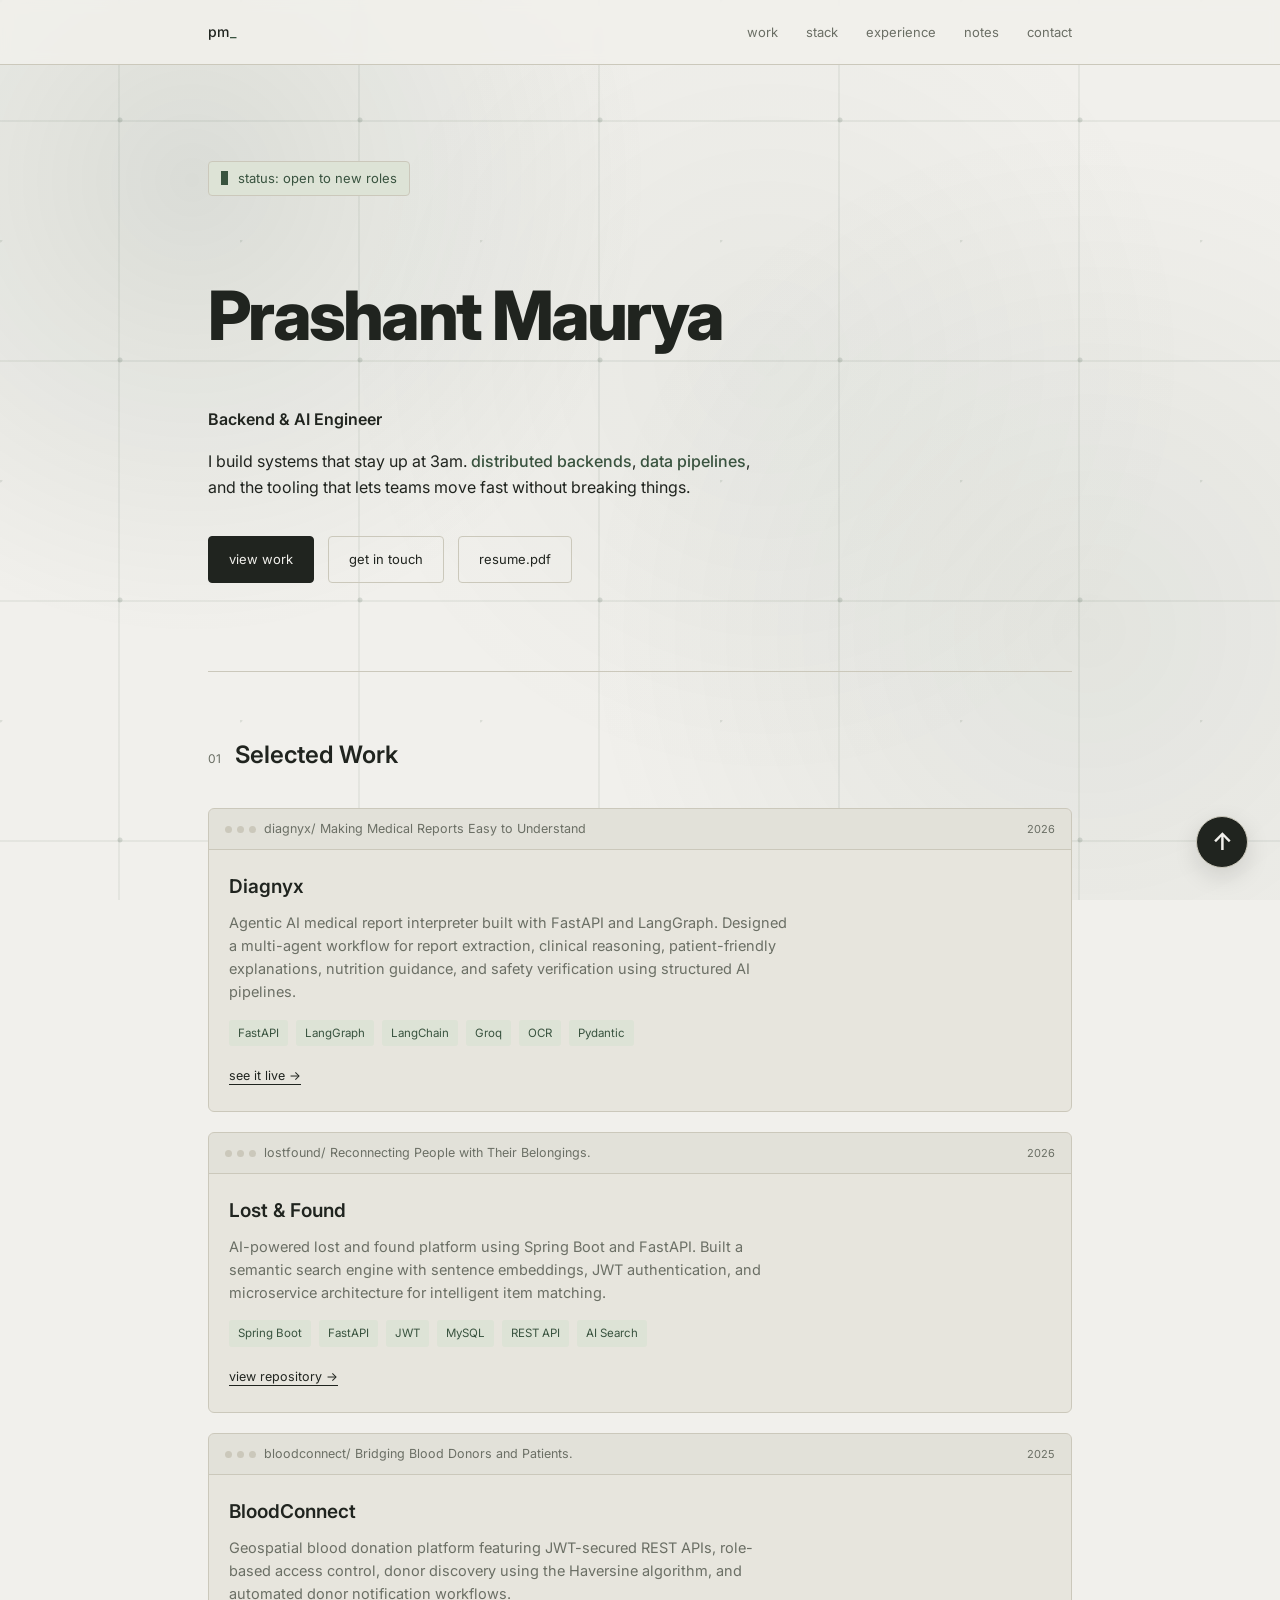
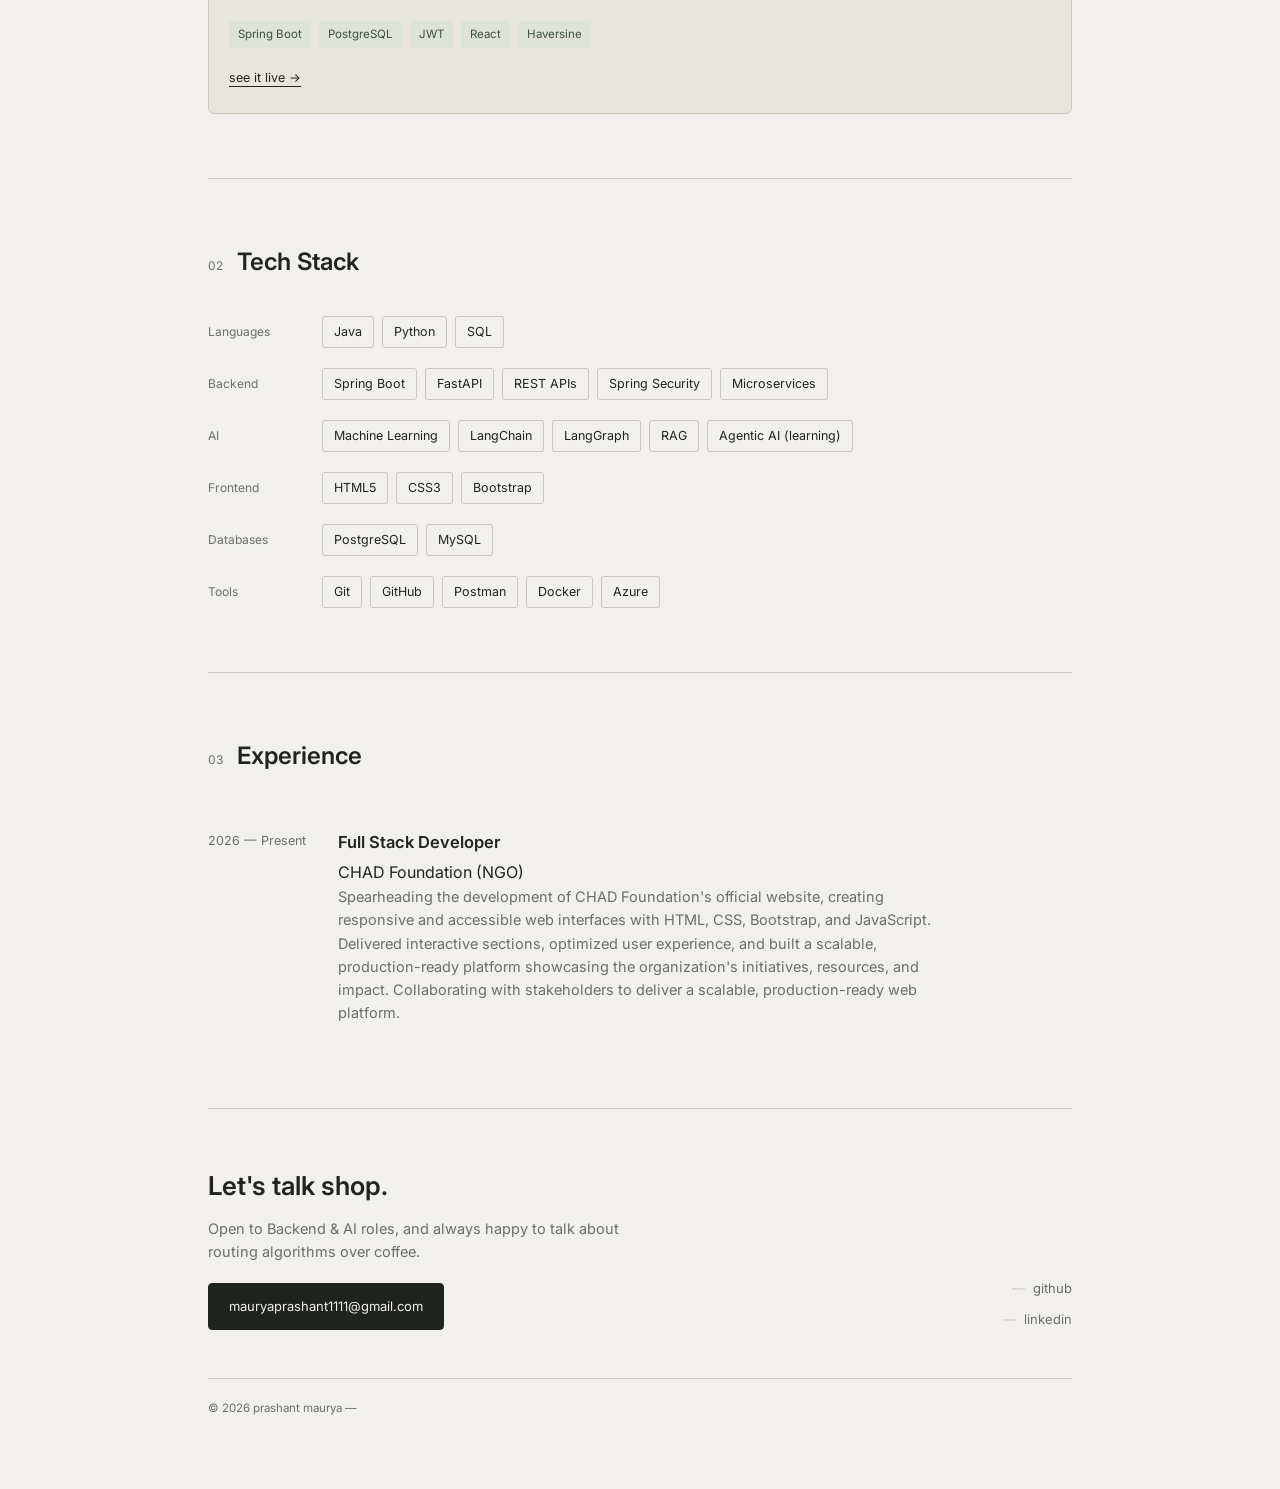
==== commit d0b2c0c5: "Add 'Machine Learning' chip to AI stack" ====
--- a/index.html
+++ b/index.html
@@ -200,6 +200,7 @@
     <div class="stack-row">
       <span class="stack-label">AI</span>
       <div class="chip-row">
+        <span class="chip">Machine Learning</span>
         <span class="chip">LangChain</span>
         <span class="chip">LangGraph</span>
         <span class="chip">RAG</span>
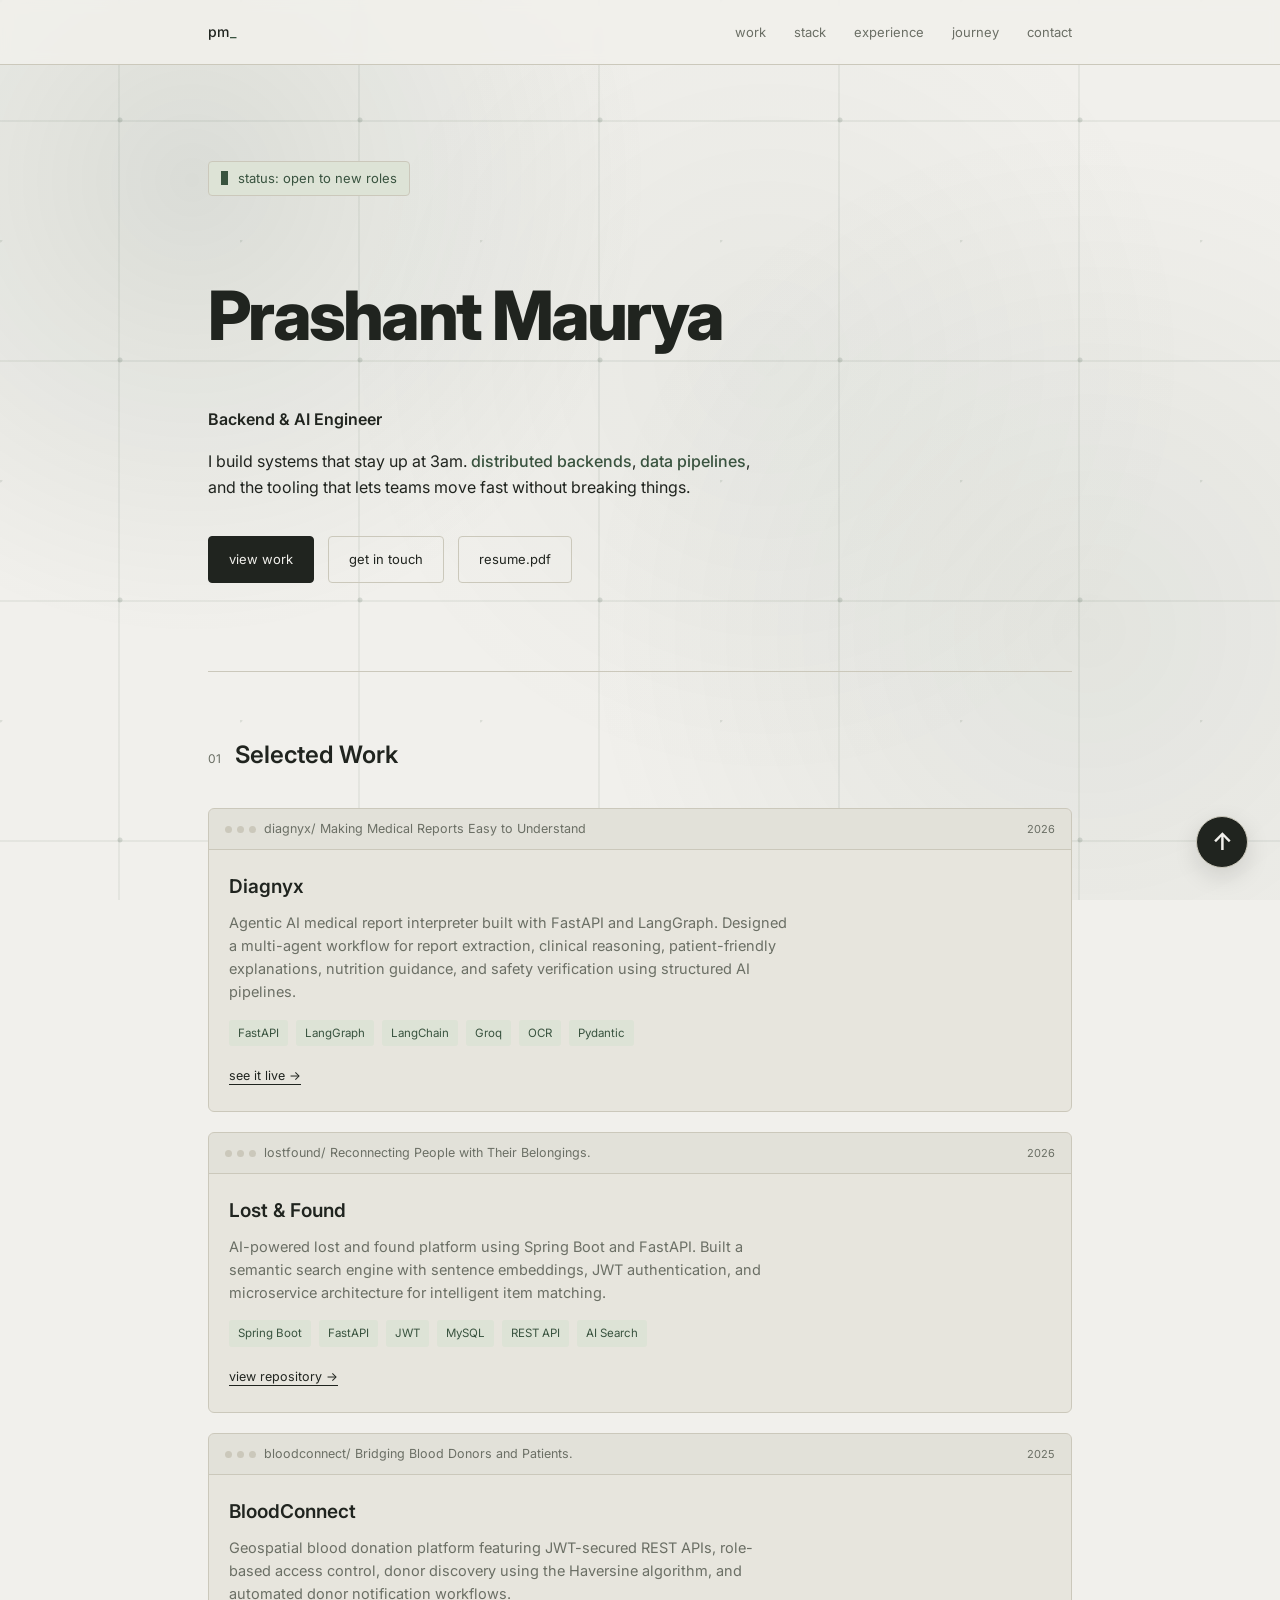
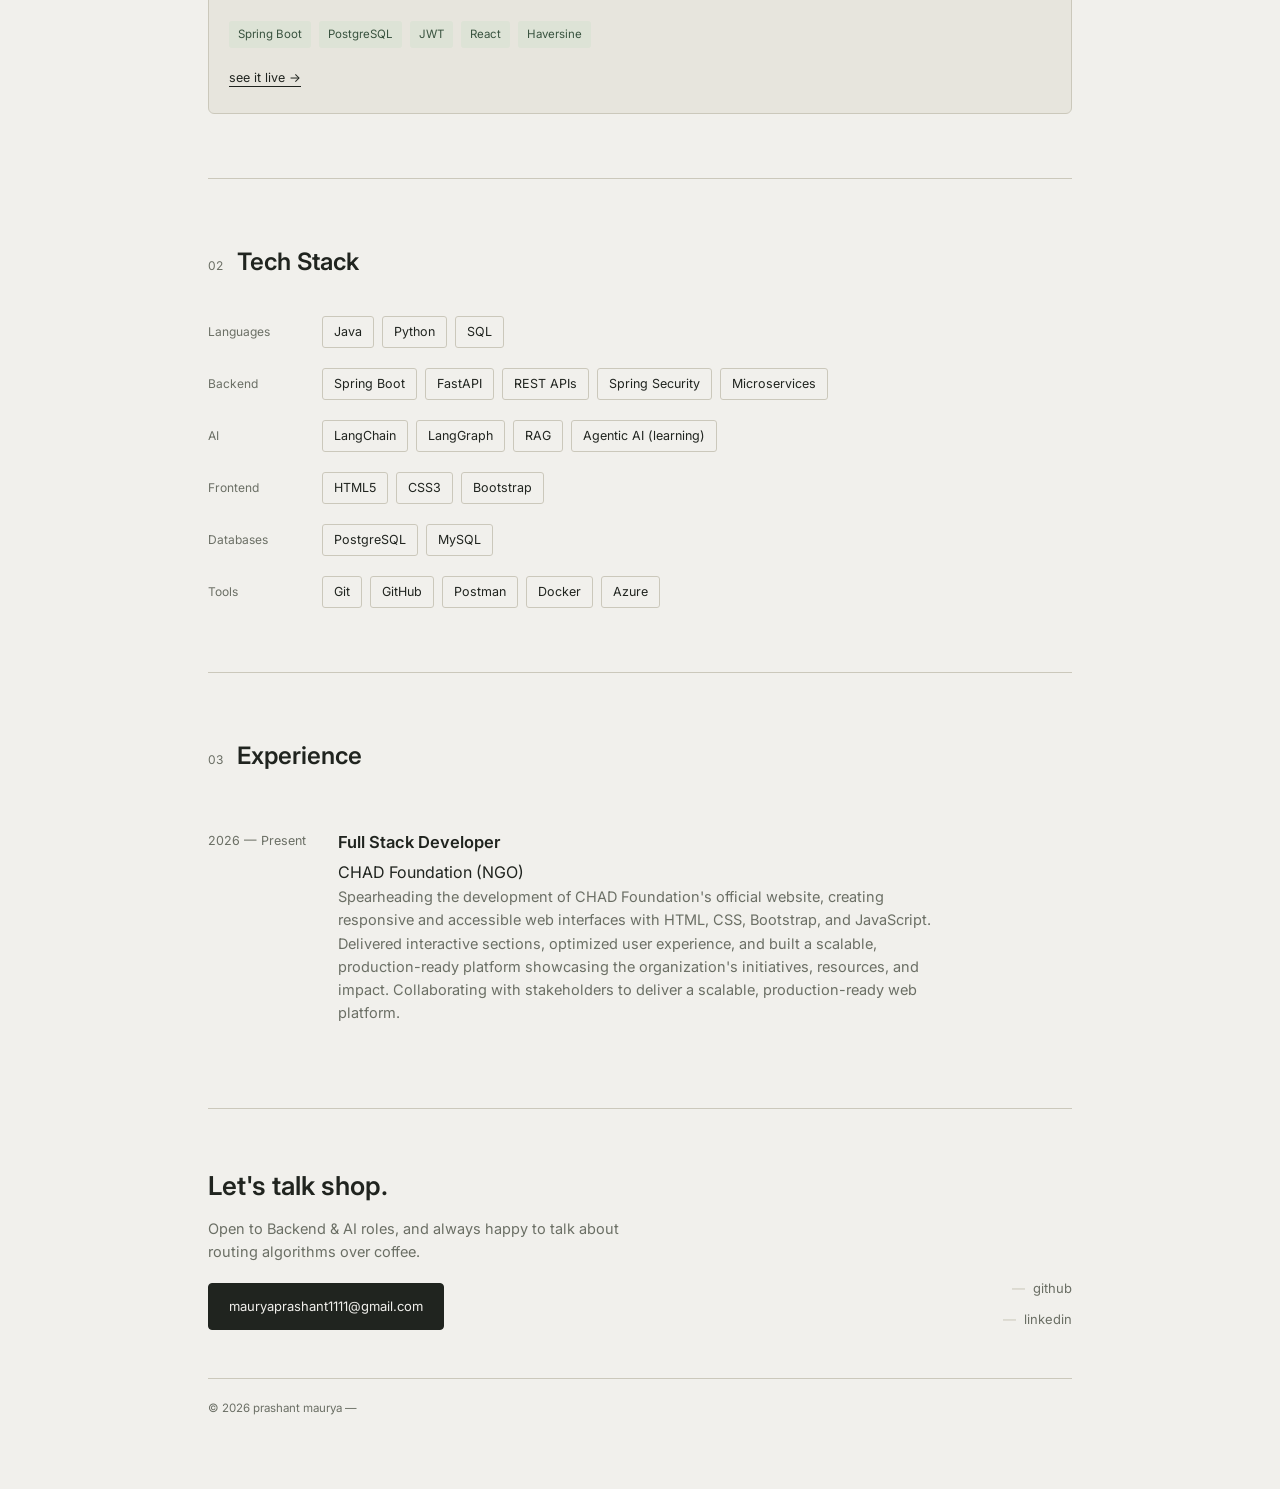
==== commit d32a0439: "journey added" ====
--- a/index.html
+++ b/index.html
@@ -19,7 +19,7 @@
       <a href="index.html#work">work</a>
       <a href="index.html#stack">stack</a>
       <a href="index.html#experience">experience</a>
-      <a href="notes.html">notes</a>
+      <a href="journey.html">journey</a>
       <a href="index.html#contact">contact</a>
     </div>
   </nav>
@@ -200,7 +200,6 @@
     <div class="stack-row">
       <span class="stack-label">AI</span>
       <div class="chip-row">
-        <span class="chip">Machine Learning</span>
         <span class="chip">LangChain</span>
         <span class="chip">LangGraph</span>
         <span class="chip">RAG</span>
--- a/styles.css
+++ b/styles.css
@@ -359,4 +359,50 @@
         height:46px;
         font-size:20px;
     }
+}
+
+
+.journey-page{
+    display:flex;
+    justify-content:center;
+    margin:80px 0 120px;
+}
+
+.journey-content{
+    width:100%;
+    max-width:820px;
+}
+
+.journey-content p{
+    color:var(--muted);
+    font-size:18px;
+    line-height:2;
+    margin-bottom:32px;
+}
+
+.journey-content p:first-child{
+    font-size:22px;
+    color:var(--text);
+    font-weight:600;
+}
+
+.journey-content strong{
+    color:var(--text);
+}
+
+.journey-cta{
+    margin-top:70px;
+}
+
+.journey-cta a{
+    font-size:20px;
+    font-weight:600;
+    color:var(--text);
+    text-decoration:none;
+    transition:.25s;
+}
+
+.journey-cta a:hover{
+    color:var(--accent);
+    transform:translateX(6px);
 }
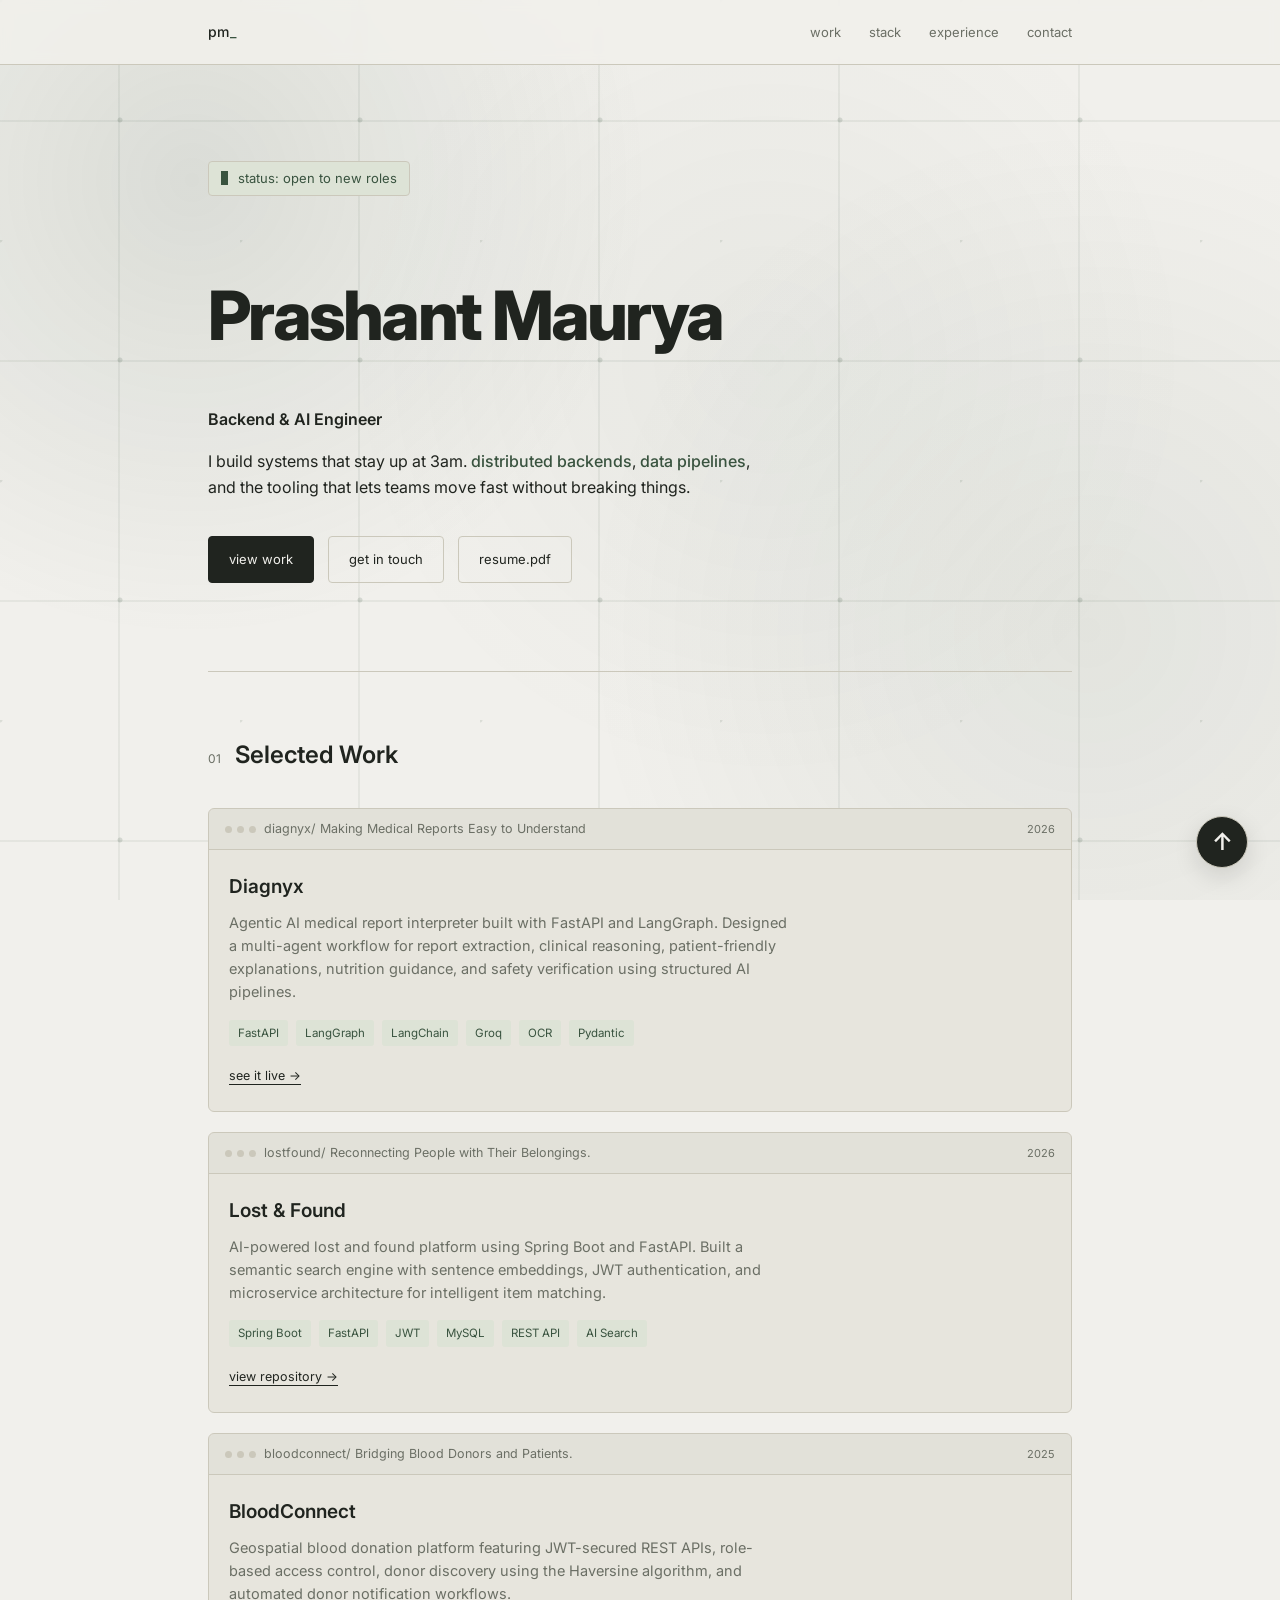
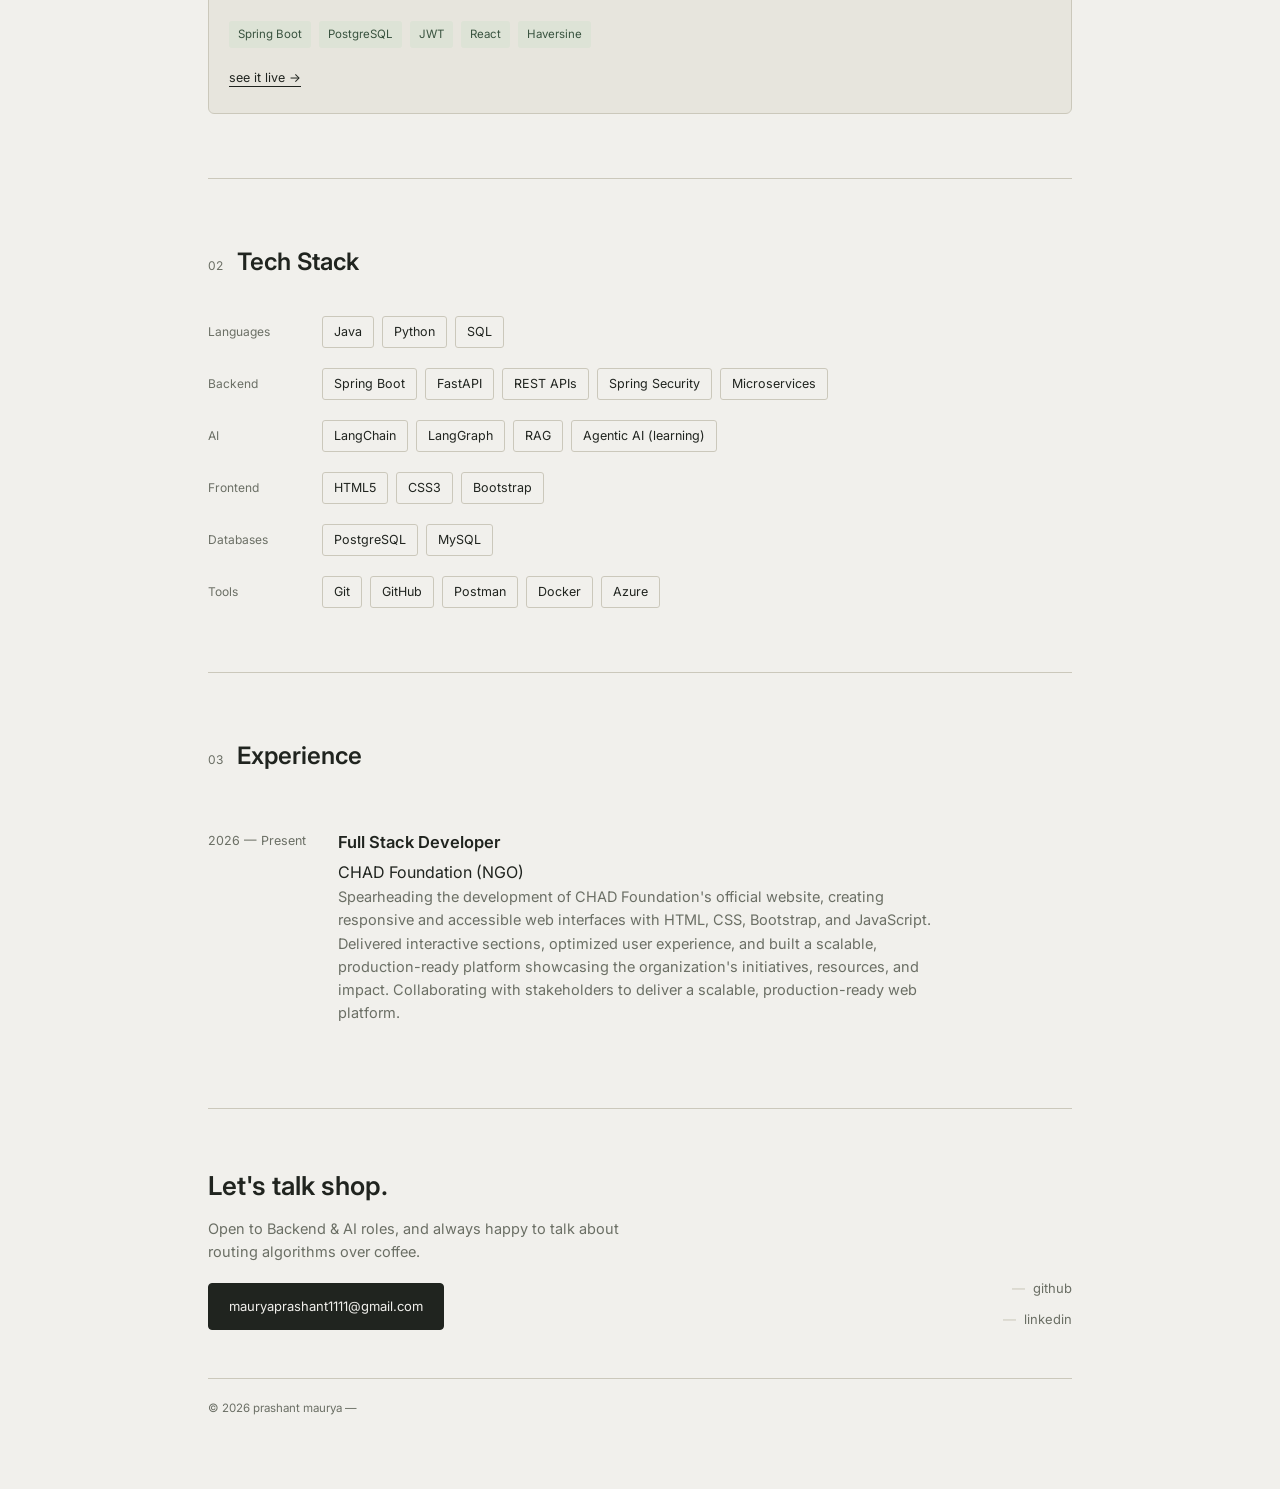
==== commit 3e719559: "removed journey" ====
--- a/index.html
+++ b/index.html
@@ -19,7 +19,7 @@
       <a href="index.html#work">work</a>
       <a href="index.html#stack">stack</a>
       <a href="index.html#experience">experience</a>
-      <a href="journey.html">journey</a>
+      <!-- <a href="journey.html">journey</a> -->
       <a href="index.html#contact">contact</a>
     </div>
   </nav>
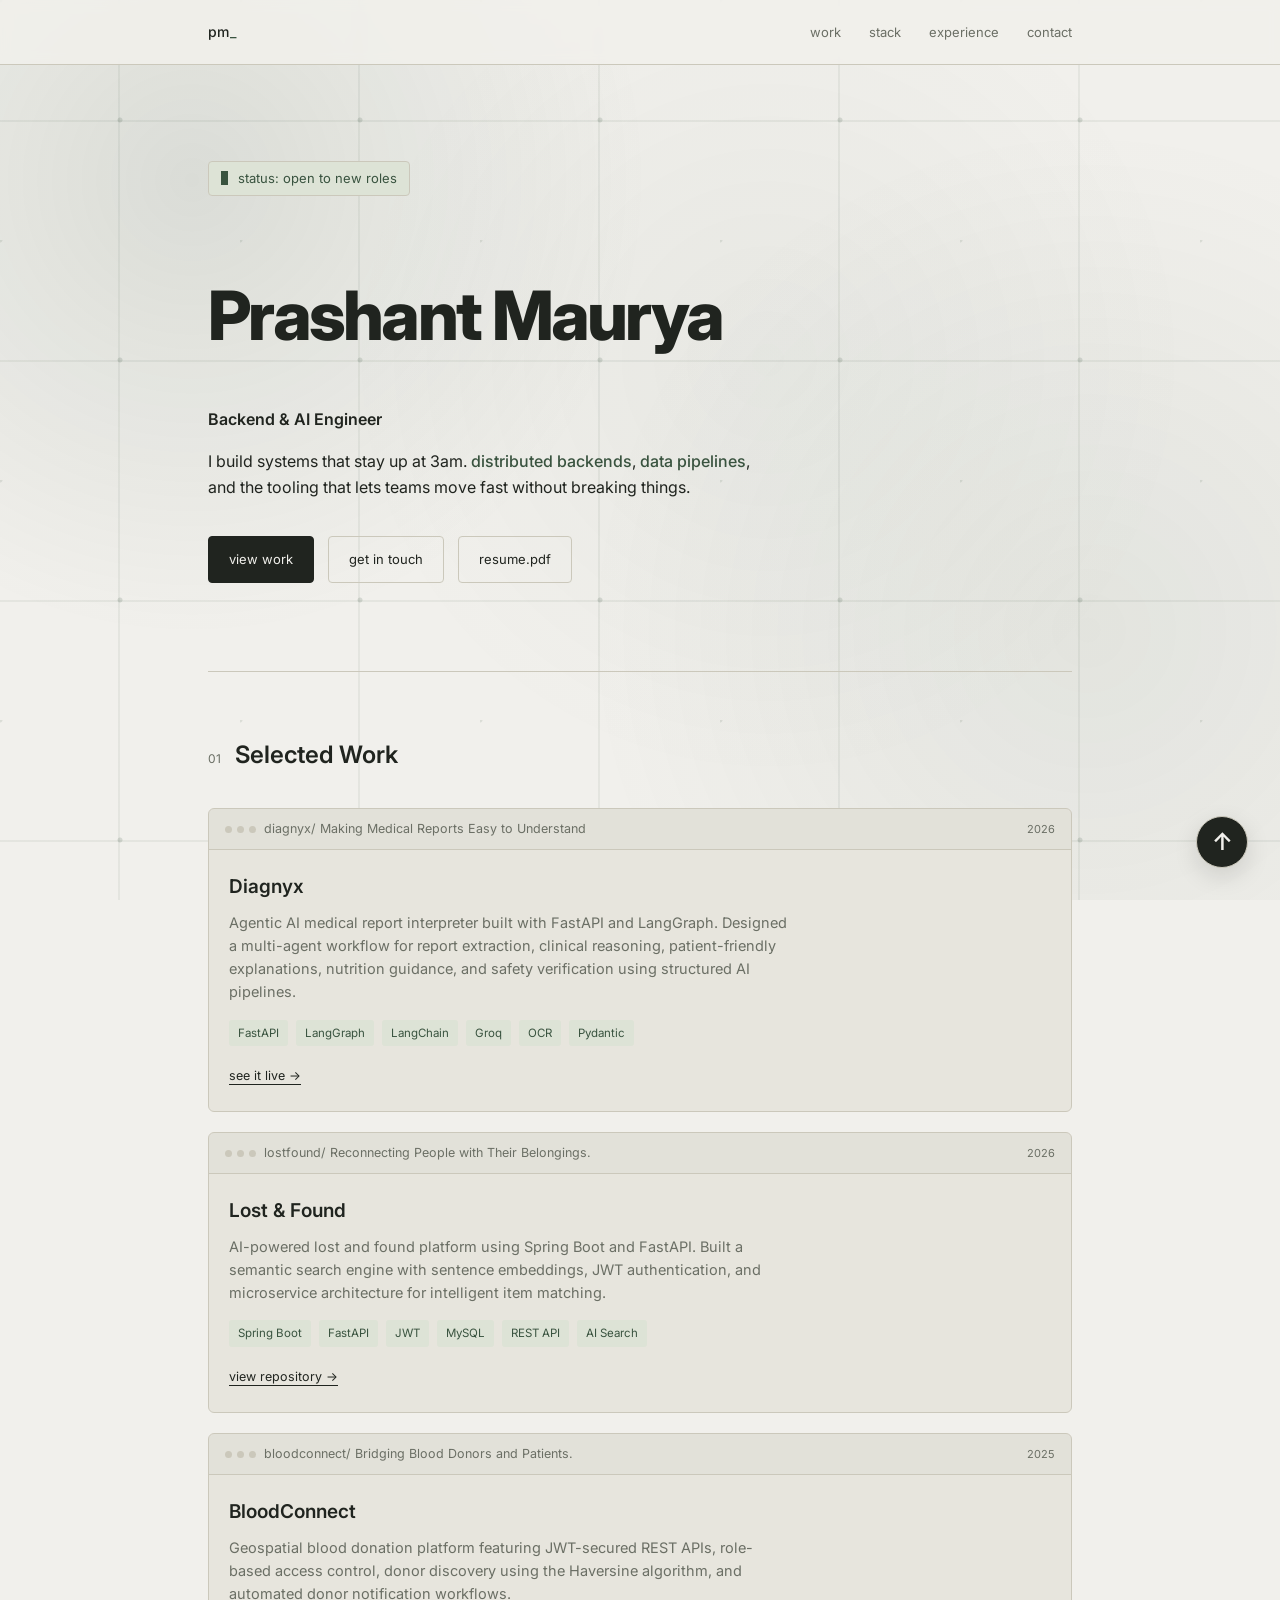
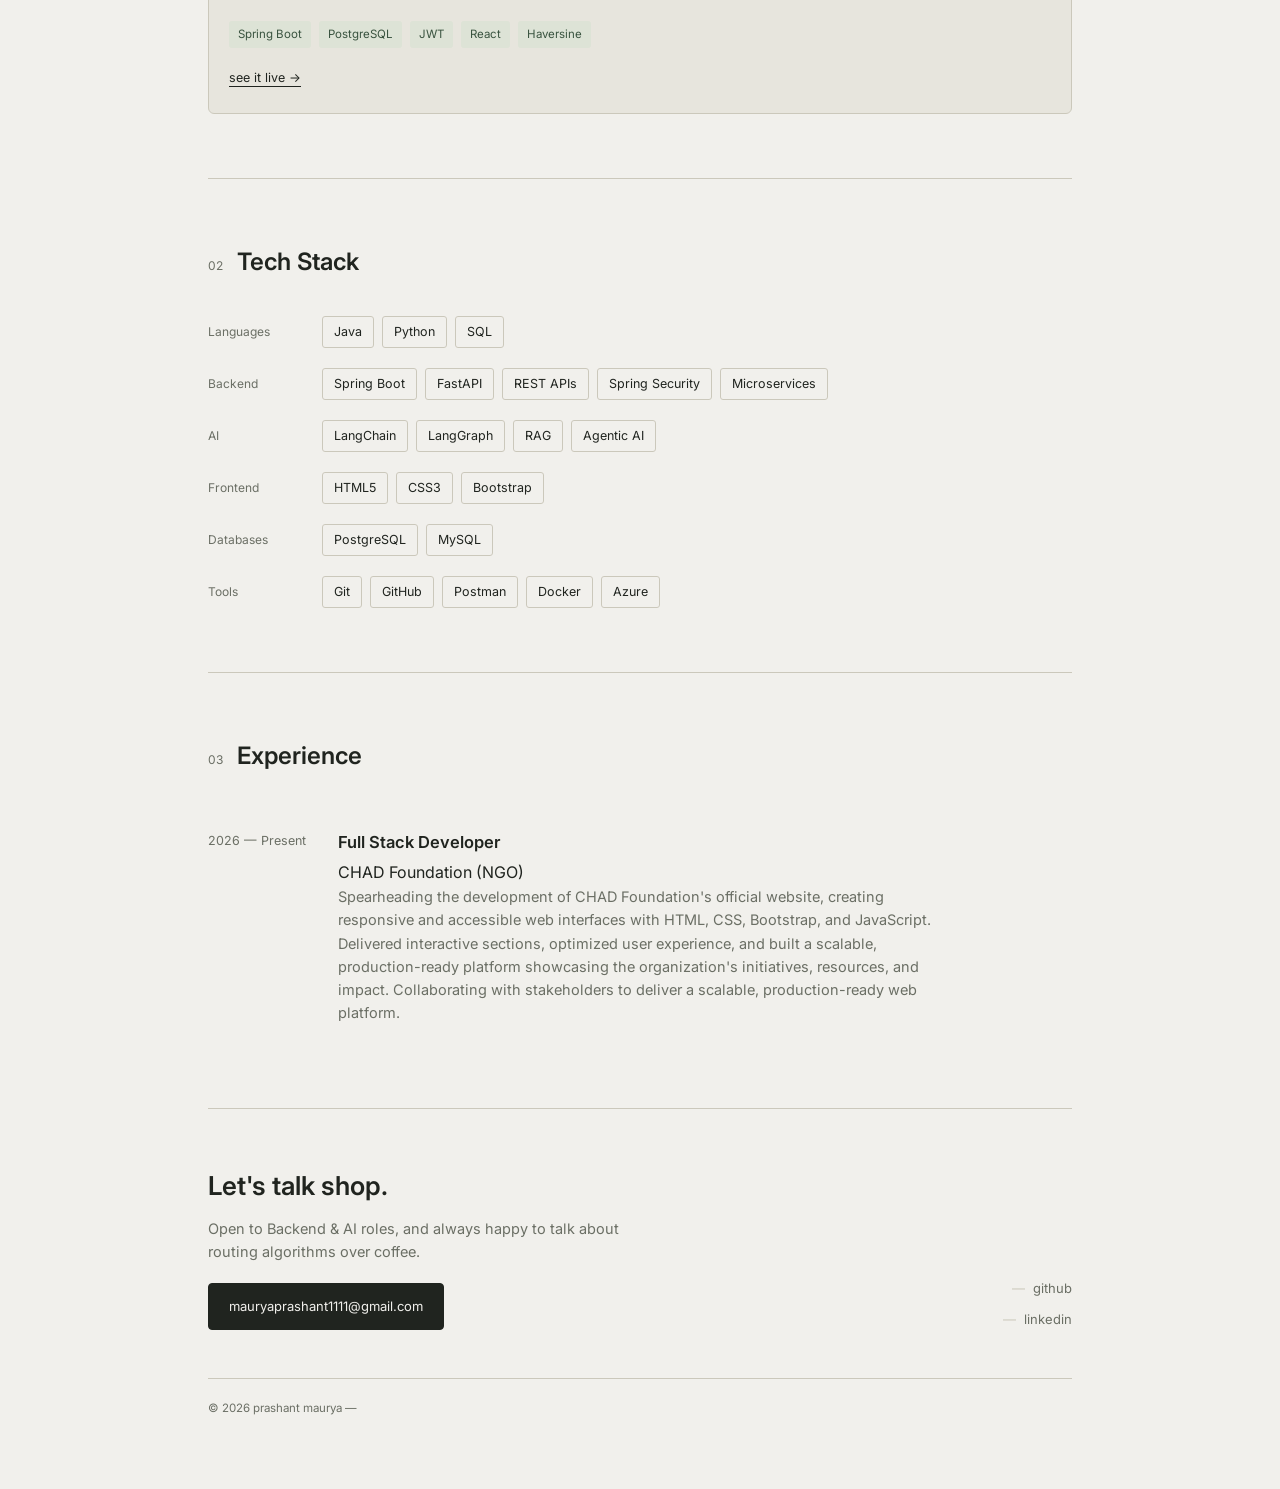
==== commit dac4636c: "added sites" ====
--- a/index.html
+++ b/index.html
@@ -82,7 +82,7 @@
           <span class="tag">Pydantic</span>
         </div>
 
-        <a class="card-link" href="https://diagynx.netlify.app/" target="_blank">
+        <a class="card-link" href="https://diagnyx.netlify.app/" target="_blank">
           see it live →
         </a>
       </div>
@@ -203,7 +203,7 @@
         <span class="chip">LangChain</span>
         <span class="chip">LangGraph</span>
         <span class="chip">RAG</span>
-        <span class="chip">Agentic AI (learning)</span>
+        <span class="chip">Agentic AI</span>
       </div>
     </div>
 
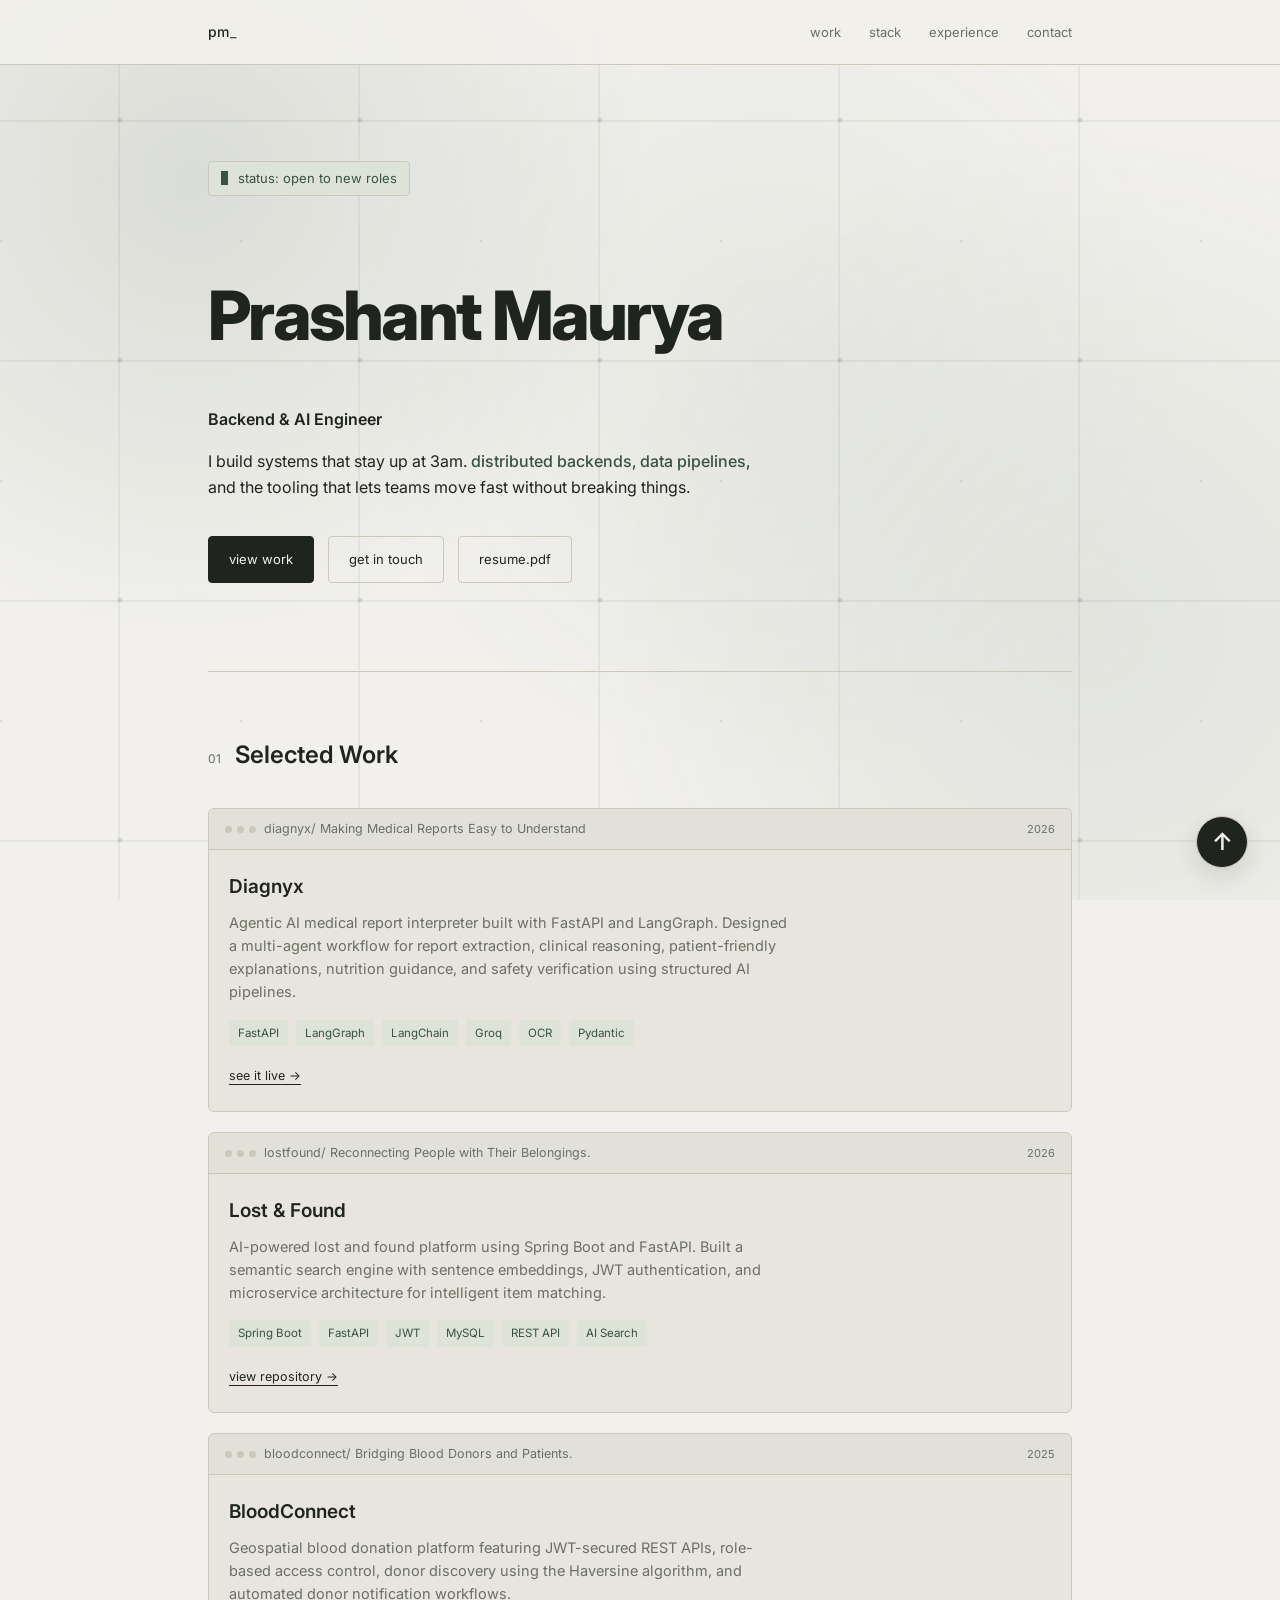
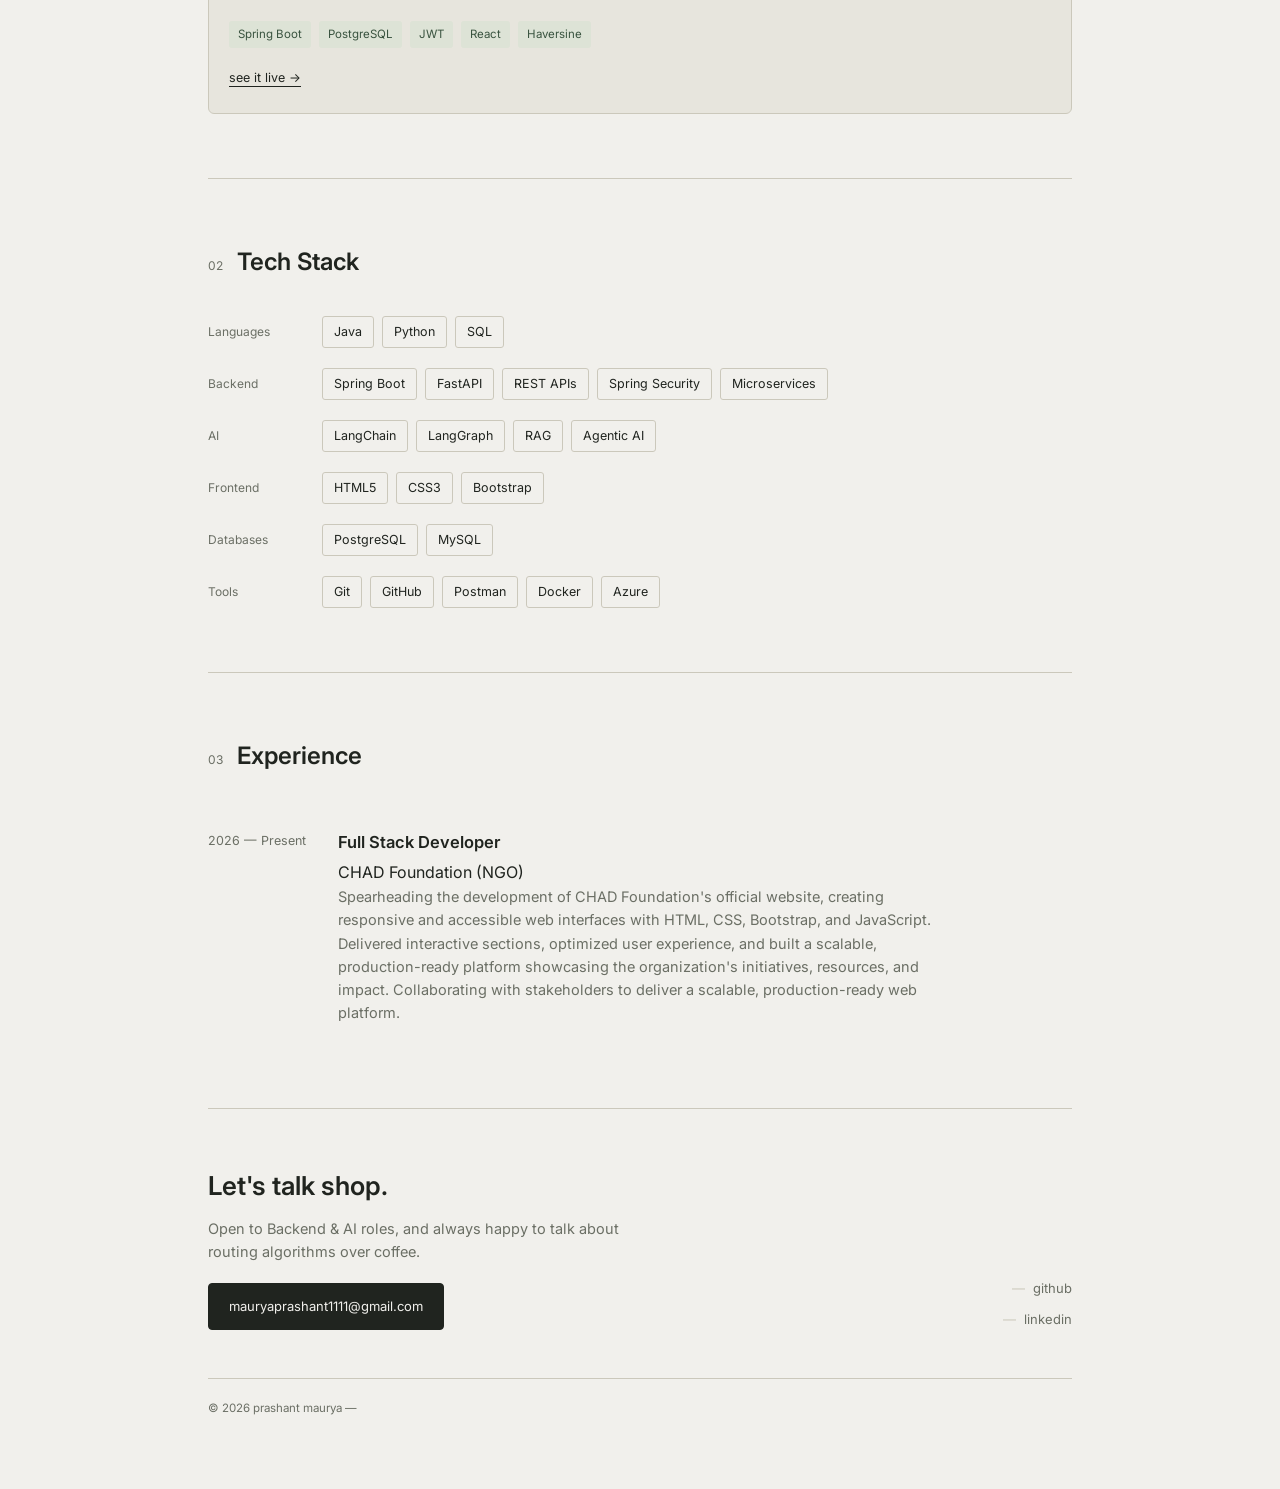
==== commit 5e3c6daa: "added project" ====
--- a/index.html
+++ b/index.html
@@ -159,7 +159,7 @@
         </div>
 
         <a class="card-link"
-           href="https://bloodconnect-app-eight.vercel.app/"
+           href="https://blood-connect-xi-nine.vercel.app/"
            target="_blank">
           see it live →
         </a>
